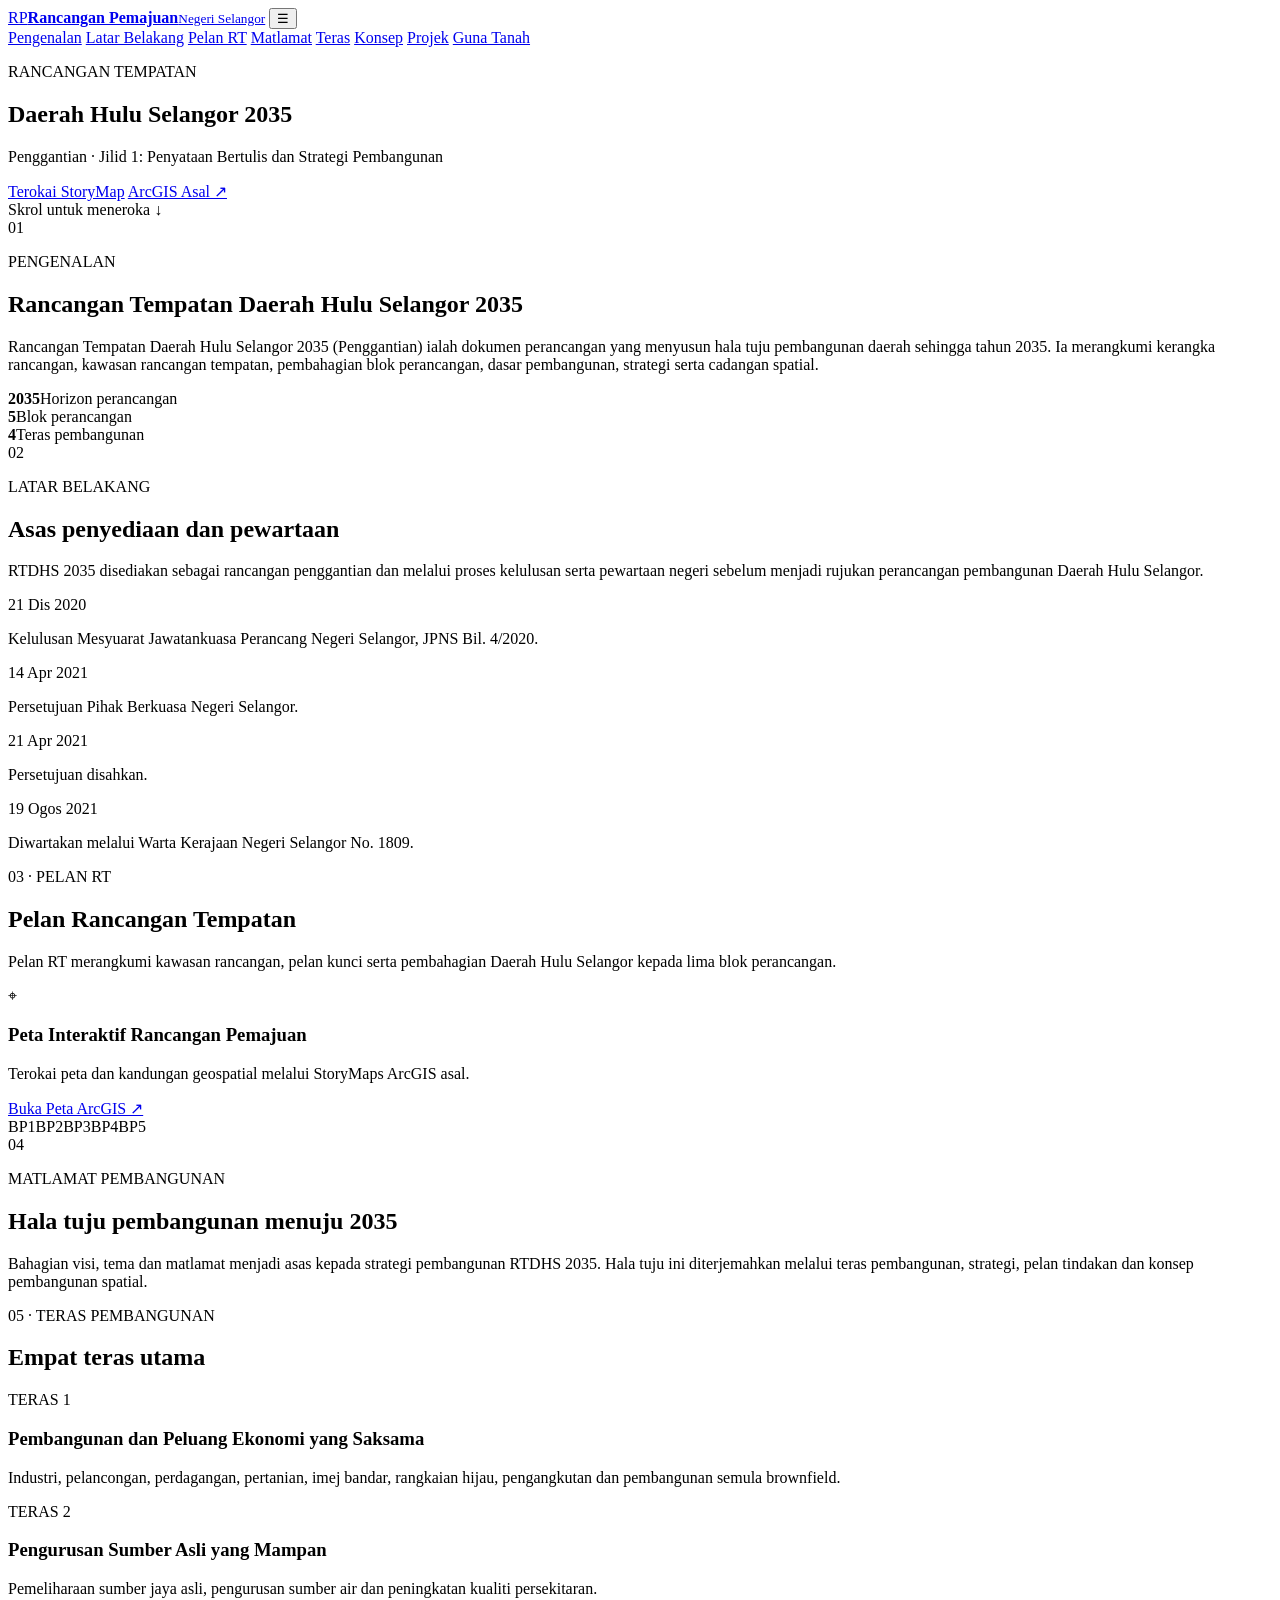
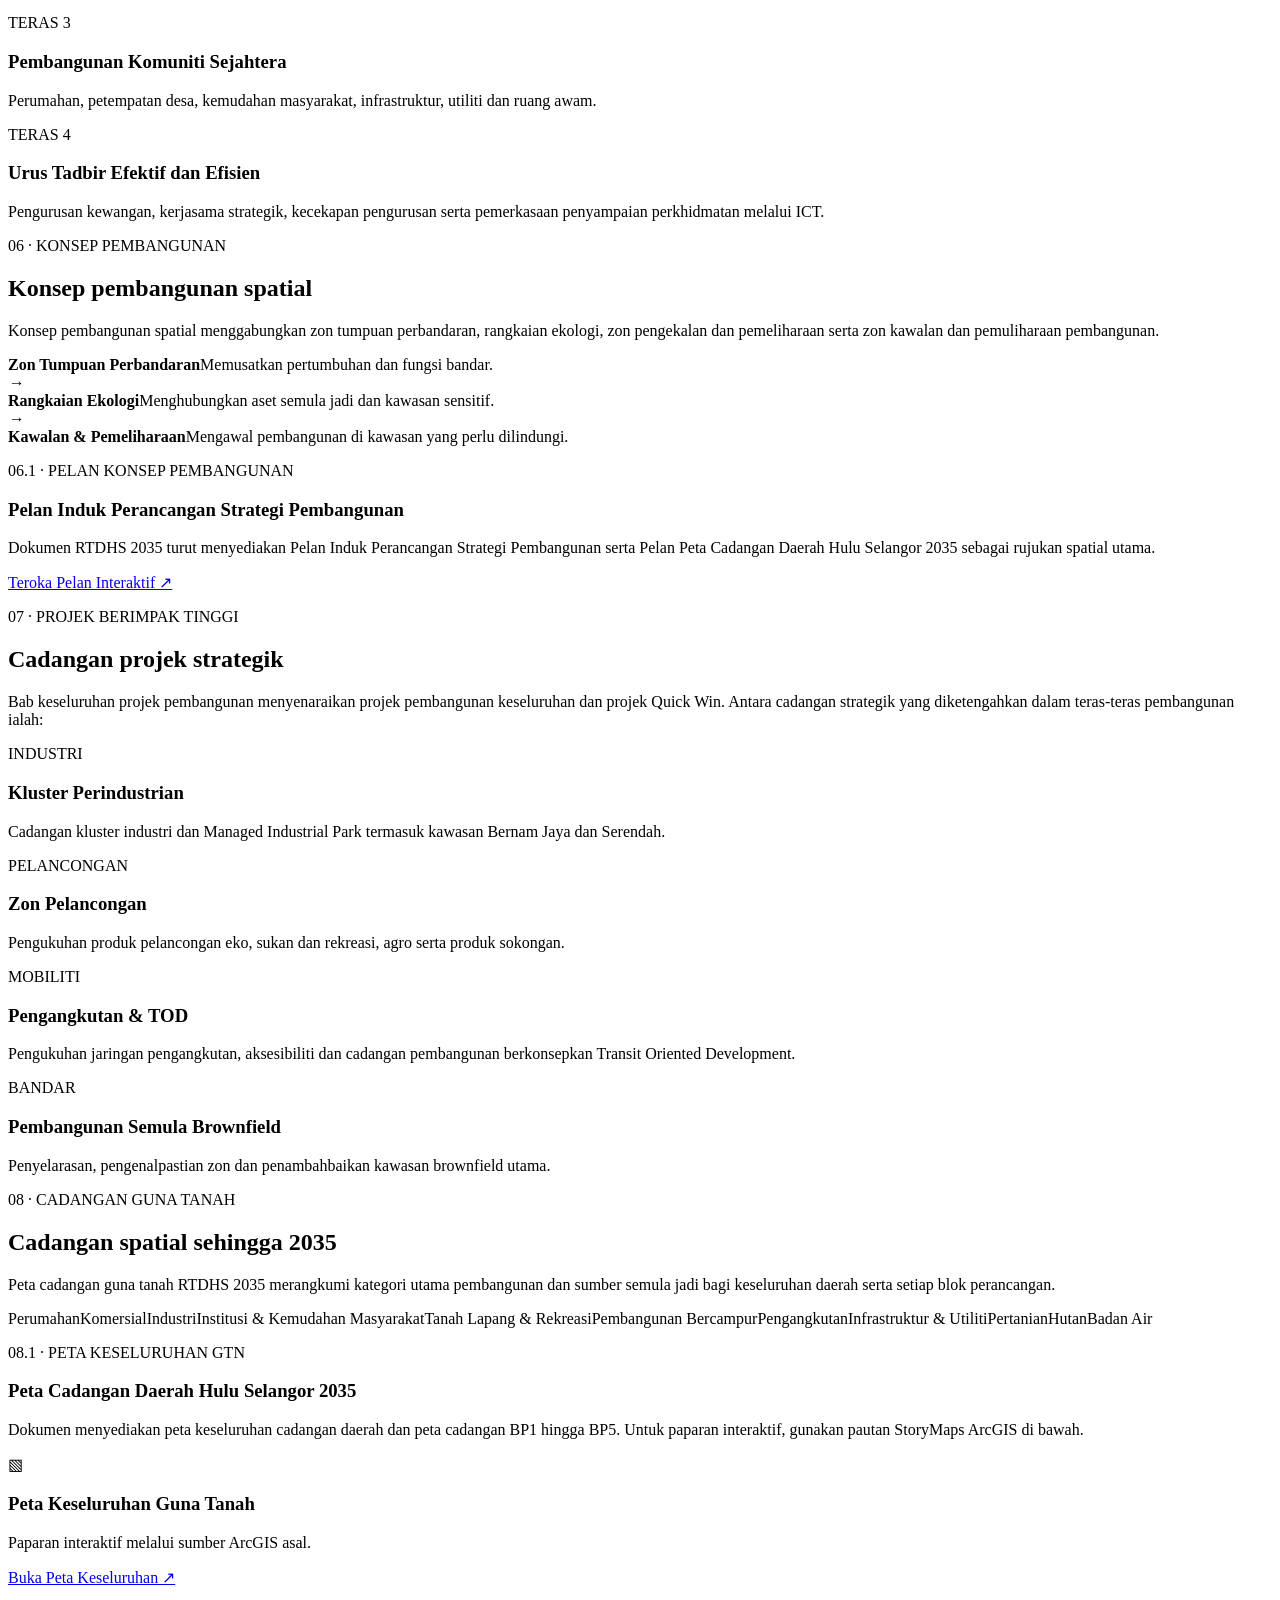
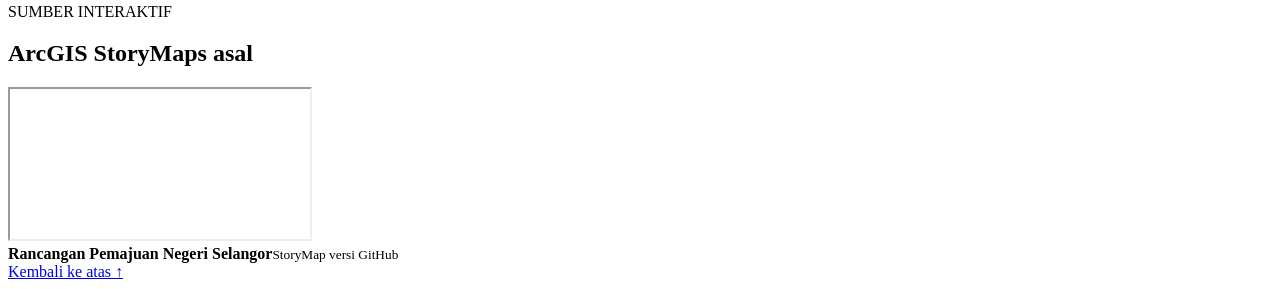
==== index.html @ 95c11cfa "Tambah StoryMap RTD Hulu Selangor 2035" ====
<!doctype html>
<html lang="ms">
<head>
  <meta charset="utf-8">
  <meta name="viewport" content="width=device-width,initial-scale=1">
  <meta name="theme-color" content="#08314a">
  <title>Rancangan Tempatan Daerah Hulu Selangor 2035</title>
  <meta name="description" content="StoryMap GitHub bagi Rancangan Tempatan Daerah Hulu Selangor 2035 (Penggantian).">
  <link rel="stylesheet" href="style.css">
</head>
<body>
<header class="topbar">
  <a class="brand" href="#utama"><span class="mark">RP</span><span><b>Rancangan Pemajuan</b><small>Negeri Selangor</small></span></a>
  <button class="menu-btn" aria-label="Buka menu">☰</button>
  <nav class="nav">
    <a href="#pengenalan">Pengenalan</a>
    <a href="#latar-belakang">Latar Belakang</a>
    <a href="#pelan-rt">Pelan RT</a>
    <a href="#matlamat">Matlamat</a>
    <a href="#teras">Teras</a>
    <a href="#konsep">Konsep</a>
    <a href="#projek">Projek</a>
    <a href="#guna-tanah">Guna Tanah</a>
  </nav>
</header>

<main>
<section id="utama" class="hero">
  <div class="hero-inner reveal">
    <p class="eyebrow">RANCANGAN TEMPATAN</p>
    <h1>Daerah Hulu Selangor <span>2035</span></h1>
    <p class="lead">Penggantian · Jilid 1: Penyataan Bertulis dan Strategi Pembangunan</p>
    <div class="actions">
      <a class="btn primary" href="#pengenalan">Terokai StoryMap</a>
      <a class="btn outline" href="https://arcg.is/0e5v4z" target="_blank" rel="noopener">ArcGIS Asal ↗</a>
    </div>
  </div>
  <div class="scroll">Skrol untuk meneroka ↓</div>
</section>

<section id="pengenalan" class="section light">
  <div class="container split">
    <div class="num">01</div>
    <div class="content reveal">
      <p class="kicker">PENGENALAN</p>
      <h2>Rancangan Tempatan Daerah Hulu Selangor 2035</h2>
      <p>Rancangan Tempatan Daerah Hulu Selangor 2035 (Penggantian) ialah dokumen perancangan yang menyusun hala tuju pembangunan daerah sehingga tahun 2035. Ia merangkumi kerangka rancangan, kawasan rancangan tempatan, pembahagian blok perancangan, dasar pembangunan, strategi serta cadangan spatial.</p>
      <div class="facts">
        <article><b>2035</b><span>Horizon perancangan</span></article>
        <article><b>5</b><span>Blok perancangan</span></article>
        <article><b>4</b><span>Teras pembangunan</span></article>
      </div>
    </div>
  </div>
</section>

<section id="latar-belakang" class="section dark">
  <div class="container split">
    <div class="num">02</div>
    <div class="content reveal">
      <p class="kicker">LATAR BELAKANG</p>
      <h2>Asas penyediaan dan pewartaan</h2>
      <p>RTDHS 2035 disediakan sebagai rancangan penggantian dan melalui proses kelulusan serta pewartaan negeri sebelum menjadi rujukan perancangan pembangunan Daerah Hulu Selangor.</p>
      <div class="timeline">
        <div><span>21 Dis 2020</span><p>Kelulusan Mesyuarat Jawatankuasa Perancang Negeri Selangor, JPNS Bil. 4/2020.</p></div>
        <div><span>14 Apr 2021</span><p>Persetujuan Pihak Berkuasa Negeri Selangor.</p></div>
        <div><span>21 Apr 2021</span><p>Persetujuan disahkan.</p></div>
        <div><span>19 Ogos 2021</span><p>Diwartakan melalui Warta Kerajaan Negeri Selangor No. 1809.</p></div>
      </div>
    </div>
  </div>
</section>

<section id="pelan-rt" class="section soft">
  <div class="container">
    <div class="heading reveal">
      <div><p class="kicker">03 · PELAN RT</p><h2>Pelan Rancangan Tempatan</h2></div>
      <p>Pelan RT merangkumi kawasan rancangan, pelan kunci serta pembahagian Daerah Hulu Selangor kepada lima blok perancangan.</p>
    </div>
    <div class="map-card reveal">
      <div class="map-icon">⌖</div>
      <h3>Peta Interaktif Rancangan Pemajuan</h3>
      <p>Terokai peta dan kandungan geospatial melalui StoryMaps ArcGIS asal.</p>
      <a class="btn primary" href="https://arcg.is/0e5v4z" target="_blank" rel="noopener">Buka Peta ArcGIS ↗</a>
    </div>
    <div class="chips reveal"><span>BP1</span><span>BP2</span><span>BP3</span><span>BP4</span><span>BP5</span></div>
  </div>
</section>

<section id="matlamat" class="section light">
  <div class="container split">
    <div class="num">04</div>
    <div class="content reveal">
      <p class="kicker">MATLAMAT PEMBANGUNAN</p>
      <h2>Hala tuju pembangunan menuju 2035</h2>
      <p>Bahagian visi, tema dan matlamat menjadi asas kepada strategi pembangunan RTDHS 2035. Hala tuju ini diterjemahkan melalui teras pembangunan, strategi, pelan tindakan dan konsep pembangunan spatial.</p>
    </div>
  </div>
</section>

<section id="teras" class="section gradient">
  <div class="container">
    <div class="center reveal"><p class="kicker">05 · TERAS PEMBANGUNAN</p><h2>Empat teras utama</h2></div>
    <div class="grid4">
      <article class="card reveal"><span>TERAS 1</span><h3>Pembangunan dan Peluang Ekonomi yang Saksama</h3><p>Industri, pelancongan, perdagangan, pertanian, imej bandar, rangkaian hijau, pengangkutan dan pembangunan semula brownfield.</p></article>
      <article class="card reveal"><span>TERAS 2</span><h3>Pengurusan Sumber Asli yang Mampan</h3><p>Pemeliharaan sumber jaya asli, pengurusan sumber air dan peningkatan kualiti persekitaran.</p></article>
      <article class="card reveal"><span>TERAS 3</span><h3>Pembangunan Komuniti Sejahtera</h3><p>Perumahan, petempatan desa, kemudahan masyarakat, infrastruktur, utiliti dan ruang awam.</p></article>
      <article class="card reveal"><span>TERAS 4</span><h3>Urus Tadbir Efektif dan Efisien</h3><p>Pengurusan kewangan, kerjasama strategik, kecekapan pengurusan serta pemerkasaan penyampaian perkhidmatan melalui ICT.</p></article>
    </div>
  </div>
</section>

<section id="konsep" class="section dark">
  <div class="container">
    <div class="heading reveal">
      <div><p class="kicker">06 · KONSEP PEMBANGUNAN</p><h2>Konsep pembangunan spatial</h2></div>
      <p>Konsep pembangunan spatial menggabungkan zon tumpuan perbandaran, rangkaian ekologi, zon pengekalan dan pemeliharaan serta zon kawalan dan pemuliharaan pembangunan.</p>
    </div>
    <div class="concept reveal">
      <div><b>Zon Tumpuan Perbandaran</b><span>Memusatkan pertumbuhan dan fungsi bandar.</span></div>
      <i>→</i>
      <div><b>Rangkaian Ekologi</b><span>Menghubungkan aset semula jadi dan kawasan sensitif.</span></div>
      <i>→</i>
      <div><b>Kawalan & Pemeliharaan</b><span>Mengawal pembangunan di kawasan yang perlu dilindungi.</span></div>
    </div>
    <div id="pelan-konsep" class="sub reveal">
      <p class="kicker">06.1 · PELAN KONSEP PEMBANGUNAN</p>
      <h3>Pelan Induk Perancangan Strategi Pembangunan</h3>
      <p>Dokumen RTDHS 2035 turut menyediakan Pelan Induk Perancangan Strategi Pembangunan serta Pelan Peta Cadangan Daerah Hulu Selangor 2035 sebagai rujukan spatial utama.</p>
      <a class="btn outline" href="https://arcg.is/0e5v4z" target="_blank" rel="noopener">Teroka Pelan Interaktif ↗</a>
    </div>
  </div>
</section>

<section id="projek" class="section light">
  <div class="container">
    <div class="heading reveal">
      <div><p class="kicker">07 · PROJEK BERIMPAK TINGGI</p><h2>Cadangan projek strategik</h2></div>
      <p>Bab keseluruhan projek pembangunan menyenaraikan projek pembangunan keseluruhan dan projek Quick Win. Antara cadangan strategik yang diketengahkan dalam teras-teras pembangunan ialah:</p>
    </div>
    <div class="grid4">
      <article class="project reveal"><span>INDUSTRI</span><h3>Kluster Perindustrian</h3><p>Cadangan kluster industri dan Managed Industrial Park termasuk kawasan Bernam Jaya dan Serendah.</p></article>
      <article class="project reveal"><span>PELANCONGAN</span><h3>Zon Pelancongan</h3><p>Pengukuhan produk pelancongan eko, sukan dan rekreasi, agro serta produk sokongan.</p></article>
      <article class="project reveal"><span>MOBILITI</span><h3>Pengangkutan & TOD</h3><p>Pengukuhan jaringan pengangkutan, aksesibiliti dan cadangan pembangunan berkonsepkan Transit Oriented Development.</p></article>
      <article class="project reveal"><span>BANDAR</span><h3>Pembangunan Semula Brownfield</h3><p>Penyelarasan, pengenalpastian zon dan penambahbaikan kawasan brownfield utama.</p></article>
    </div>
  </div>
</section>

<section id="guna-tanah" class="section soft">
  <div class="container">
    <div class="heading reveal">
      <div><p class="kicker">08 · CADANGAN GUNA TANAH</p><h2>Cadangan spatial sehingga 2035</h2></div>
      <p>Peta cadangan guna tanah RTDHS 2035 merangkumi kategori utama pembangunan dan sumber semula jadi bagi keseluruhan daerah serta setiap blok perancangan.</p>
    </div>
    <div class="legend reveal">
      <span>Perumahan</span><span>Komersial</span><span>Industri</span><span>Institusi & Kemudahan Masyarakat</span><span>Tanah Lapang & Rekreasi</span><span>Pembangunan Bercampur</span><span>Pengangkutan</span><span>Infrastruktur & Utiliti</span><span>Pertanian</span><span>Hutan</span><span>Badan Air</span>
    </div>

    <div id="peta-gtn" class="sub reveal">
      <p class="kicker">08.1 · PETA KESELURUHAN GTN</p>
      <h3>Peta Cadangan Daerah Hulu Selangor 2035</h3>
      <p>Dokumen menyediakan peta keseluruhan cadangan daerah dan peta cadangan BP1 hingga BP5. Untuk paparan interaktif, gunakan pautan StoryMaps ArcGIS di bawah.</p>
      <div class="map-card tall">
        <div class="map-icon">▧</div>
        <h3>Peta Keseluruhan Guna Tanah</h3>
        <p>Paparan interaktif melalui sumber ArcGIS asal.</p>
        <a class="btn primary" href="https://arcg.is/0e5v4z" target="_blank" rel="noopener">Buka Peta Keseluruhan ↗</a>
      </div>
    </div>
  </div>
</section>

<section class="section dark">
  <div class="container">
    <div class="center reveal"><p class="kicker">SUMBER INTERAKTIF</p><h2>ArcGIS StoryMaps asal</h2></div>
    <div class="embed reveal"><iframe title="ArcGIS StoryMaps Rancangan Pemajuan" src="https://storymaps.arcgis.com/collections/af0dcee739bc46cfbd88f9110ce7ed20" loading="lazy" allowfullscreen></iframe></div>
  </div>
</section>
</main>

<footer>
  <div><b>Rancangan Pemajuan Negeri Selangor</b><small>StoryMap versi GitHub</small></div>
  <a href="#utama">Kembali ke atas ↑</a>
</footer>
<script src="app.js"></script>
</body>
</html>
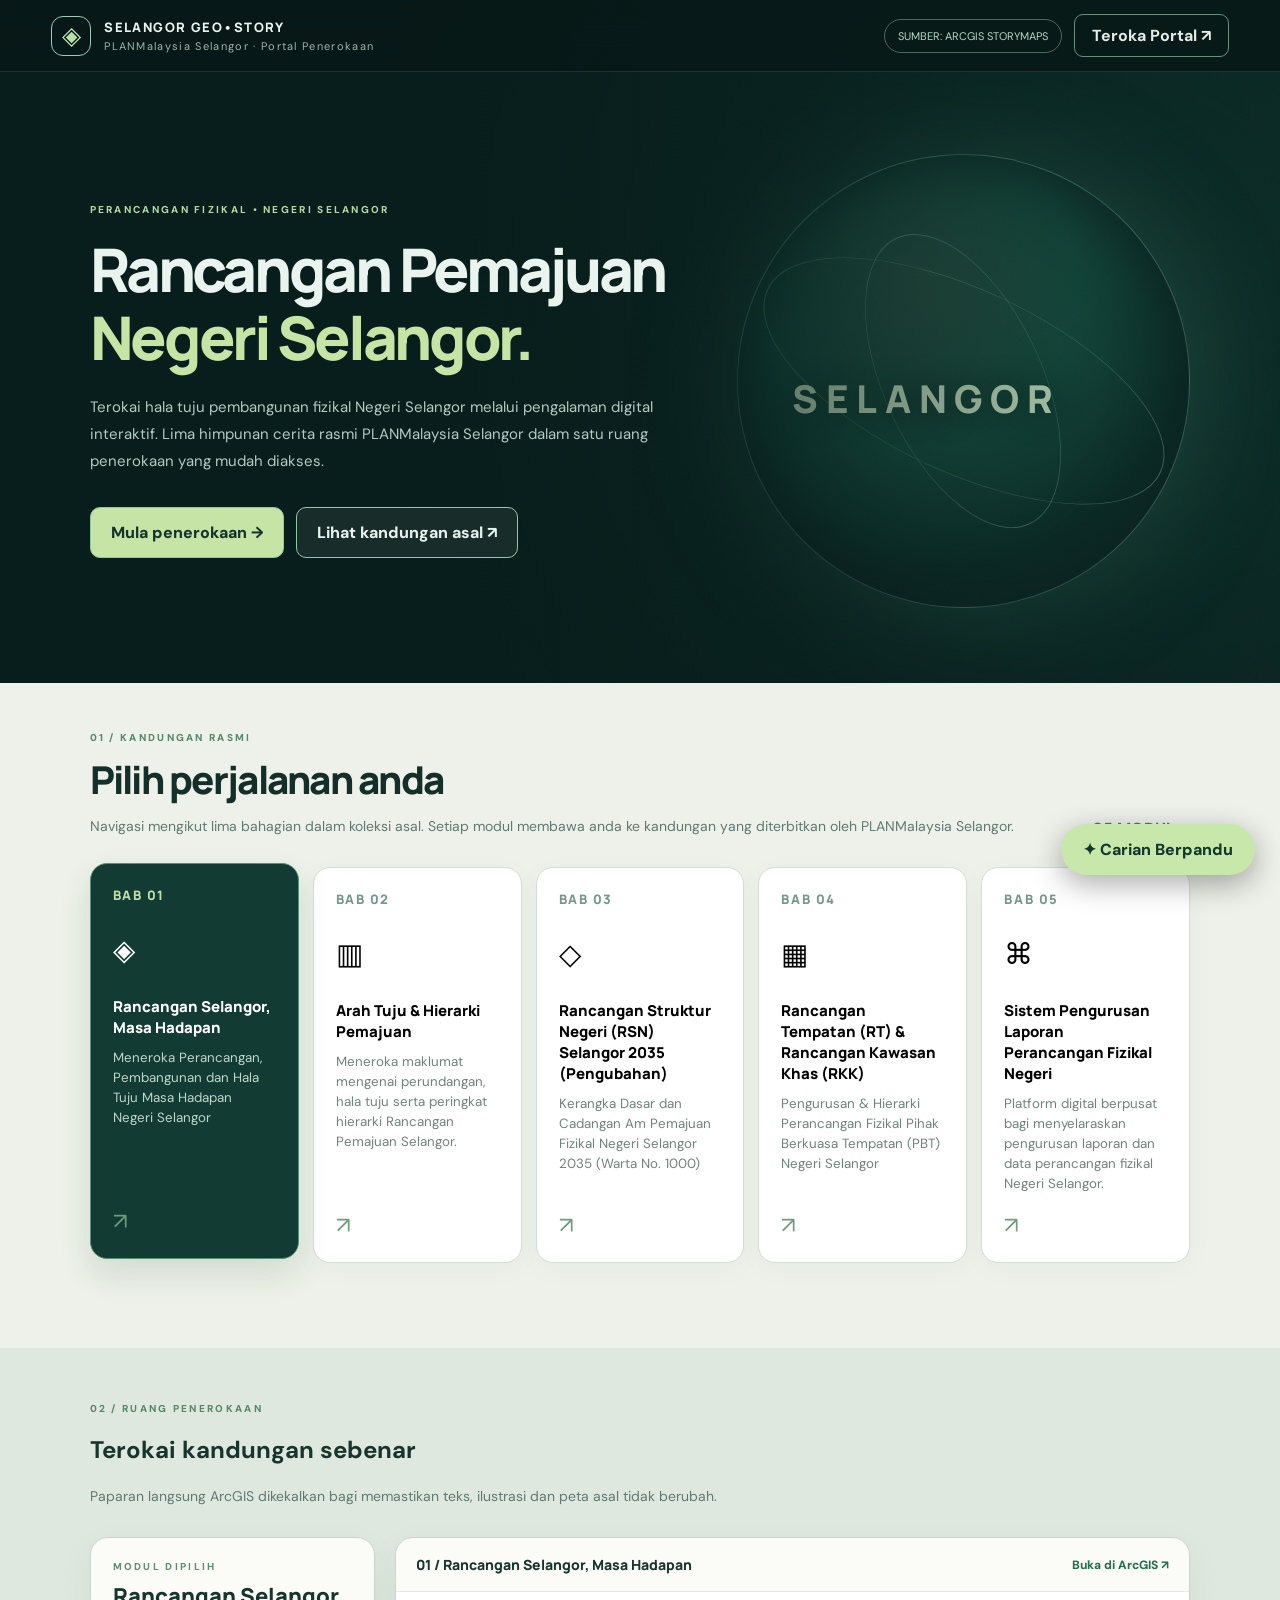
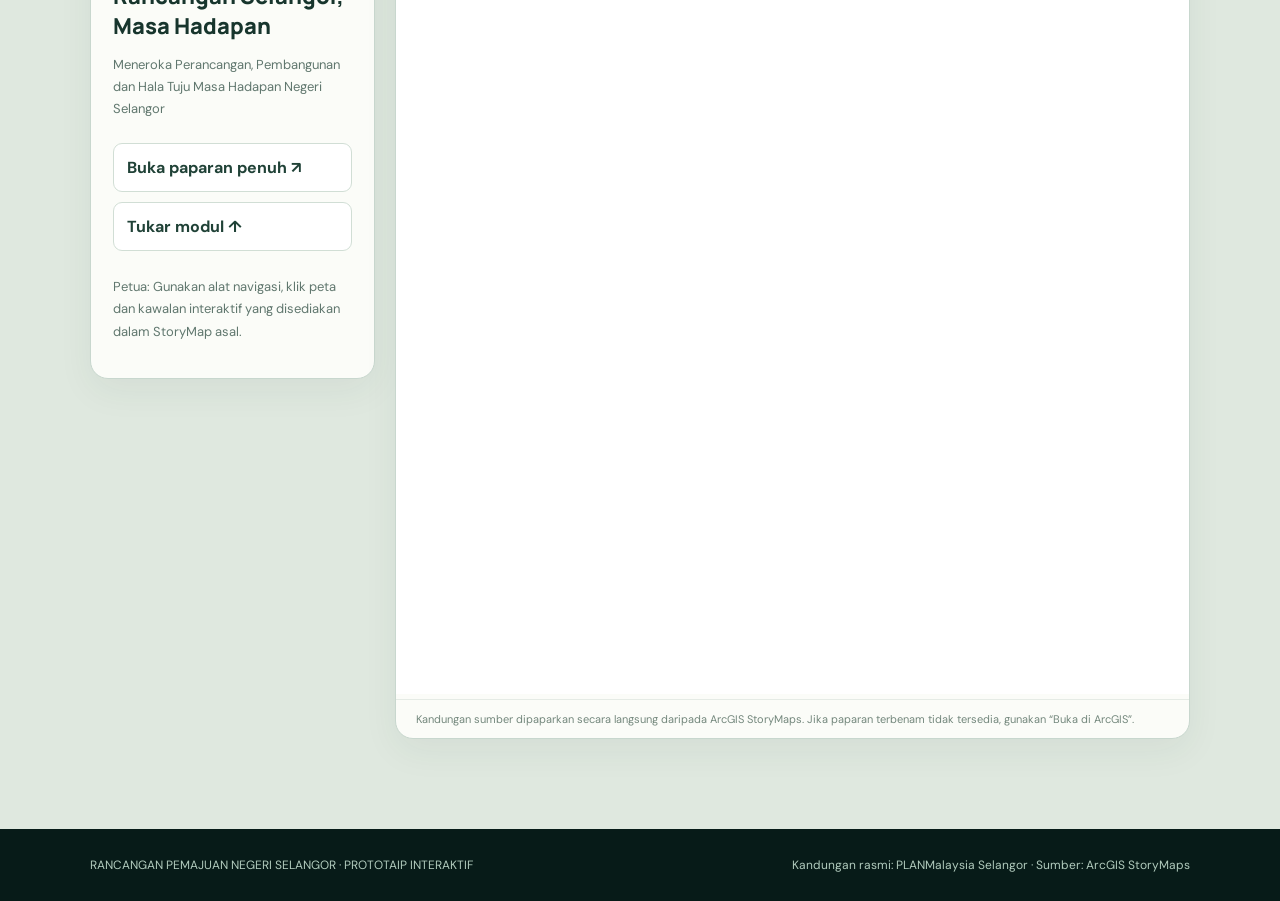
==== commit ce8f29ef: "Add files via upload" ====
--- a/index.html
+++ b/index.html
@@ -1,188 +1,15 @@
 <!doctype html>
-<html lang="ms">
-<head>
-  <meta charset="utf-8">
-  <meta name="viewport" content="width=device-width,initial-scale=1">
-  <meta name="theme-color" content="#08314a">
-  <title>Rancangan Tempatan Daerah Hulu Selangor 2035</title>
-  <meta name="description" content="StoryMap GitHub bagi Rancangan Tempatan Daerah Hulu Selangor 2035 (Penggantian).">
-  <link rel="stylesheet" href="style.css">
-</head>
-<body>
-<header class="topbar">
-  <a class="brand" href="#utama"><span class="mark">RP</span><span><b>Rancangan Pemajuan</b><small>Negeri Selangor</small></span></a>
-  <button class="menu-btn" aria-label="Buka menu">☰</button>
-  <nav class="nav">
-    <a href="#pengenalan">Pengenalan</a>
-    <a href="#latar-belakang">Latar Belakang</a>
-    <a href="#pelan-rt">Pelan RT</a>
-    <a href="#matlamat">Matlamat</a>
-    <a href="#teras">Teras</a>
-    <a href="#konsep">Konsep</a>
-    <a href="#projek">Projek</a>
-    <a href="#guna-tanah">Guna Tanah</a>
-  </nav>
-</header>
-
-<main>
-<section id="utama" class="hero">
-  <div class="hero-inner reveal">
-    <p class="eyebrow">RANCANGAN TEMPATAN</p>
-    <h1>Daerah Hulu Selangor <span>2035</span></h1>
-    <p class="lead">Penggantian · Jilid 1: Penyataan Bertulis dan Strategi Pembangunan</p>
-    <div class="actions">
-      <a class="btn primary" href="#pengenalan">Terokai StoryMap</a>
-      <a class="btn outline" href="https://arcg.is/0e5v4z" target="_blank" rel="noopener">ArcGIS Asal ↗</a>
-    </div>
-  </div>
-  <div class="scroll">Skrol untuk meneroka ↓</div>
-</section>
-
-<section id="pengenalan" class="section light">
-  <div class="container split">
-    <div class="num">01</div>
-    <div class="content reveal">
-      <p class="kicker">PENGENALAN</p>
-      <h2>Rancangan Tempatan Daerah Hulu Selangor 2035</h2>
-      <p>Rancangan Tempatan Daerah Hulu Selangor 2035 (Penggantian) ialah dokumen perancangan yang menyusun hala tuju pembangunan daerah sehingga tahun 2035. Ia merangkumi kerangka rancangan, kawasan rancangan tempatan, pembahagian blok perancangan, dasar pembangunan, strategi serta cadangan spatial.</p>
-      <div class="facts">
-        <article><b>2035</b><span>Horizon perancangan</span></article>
-        <article><b>5</b><span>Blok perancangan</span></article>
-        <article><b>4</b><span>Teras pembangunan</span></article>
-      </div>
-    </div>
-  </div>
-</section>
-
-<section id="latar-belakang" class="section dark">
-  <div class="container split">
-    <div class="num">02</div>
-    <div class="content reveal">
-      <p class="kicker">LATAR BELAKANG</p>
-      <h2>Asas penyediaan dan pewartaan</h2>
-      <p>RTDHS 2035 disediakan sebagai rancangan penggantian dan melalui proses kelulusan serta pewartaan negeri sebelum menjadi rujukan perancangan pembangunan Daerah Hulu Selangor.</p>
-      <div class="timeline">
-        <div><span>21 Dis 2020</span><p>Kelulusan Mesyuarat Jawatankuasa Perancang Negeri Selangor, JPNS Bil. 4/2020.</p></div>
-        <div><span>14 Apr 2021</span><p>Persetujuan Pihak Berkuasa Negeri Selangor.</p></div>
-        <div><span>21 Apr 2021</span><p>Persetujuan disahkan.</p></div>
-        <div><span>19 Ogos 2021</span><p>Diwartakan melalui Warta Kerajaan Negeri Selangor No. 1809.</p></div>
-      </div>
-    </div>
-  </div>
-</section>
-
-<section id="pelan-rt" class="section soft">
-  <div class="container">
-    <div class="heading reveal">
-      <div><p class="kicker">03 · PELAN RT</p><h2>Pelan Rancangan Tempatan</h2></div>
-      <p>Pelan RT merangkumi kawasan rancangan, pelan kunci serta pembahagian Daerah Hulu Selangor kepada lima blok perancangan.</p>
-    </div>
-    <div class="map-card reveal">
-      <div class="map-icon">⌖</div>
-      <h3>Peta Interaktif Rancangan Pemajuan</h3>
-      <p>Terokai peta dan kandungan geospatial melalui StoryMaps ArcGIS asal.</p>
-      <a class="btn primary" href="https://arcg.is/0e5v4z" target="_blank" rel="noopener">Buka Peta ArcGIS ↗</a>
-    </div>
-    <div class="chips reveal"><span>BP1</span><span>BP2</span><span>BP3</span><span>BP4</span><span>BP5</span></div>
-  </div>
-</section>
-
-<section id="matlamat" class="section light">
-  <div class="container split">
-    <div class="num">04</div>
-    <div class="content reveal">
-      <p class="kicker">MATLAMAT PEMBANGUNAN</p>
-      <h2>Hala tuju pembangunan menuju 2035</h2>
-      <p>Bahagian visi, tema dan matlamat menjadi asas kepada strategi pembangunan RTDHS 2035. Hala tuju ini diterjemahkan melalui teras pembangunan, strategi, pelan tindakan dan konsep pembangunan spatial.</p>
-    </div>
-  </div>
-</section>
-
-<section id="teras" class="section gradient">
-  <div class="container">
-    <div class="center reveal"><p class="kicker">05 · TERAS PEMBANGUNAN</p><h2>Empat teras utama</h2></div>
-    <div class="grid4">
-      <article class="card reveal"><span>TERAS 1</span><h3>Pembangunan dan Peluang Ekonomi yang Saksama</h3><p>Industri, pelancongan, perdagangan, pertanian, imej bandar, rangkaian hijau, pengangkutan dan pembangunan semula brownfield.</p></article>
-      <article class="card reveal"><span>TERAS 2</span><h3>Pengurusan Sumber Asli yang Mampan</h3><p>Pemeliharaan sumber jaya asli, pengurusan sumber air dan peningkatan kualiti persekitaran.</p></article>
-      <article class="card reveal"><span>TERAS 3</span><h3>Pembangunan Komuniti Sejahtera</h3><p>Perumahan, petempatan desa, kemudahan masyarakat, infrastruktur, utiliti dan ruang awam.</p></article>
-      <article class="card reveal"><span>TERAS 4</span><h3>Urus Tadbir Efektif dan Efisien</h3><p>Pengurusan kewangan, kerjasama strategik, kecekapan pengurusan serta pemerkasaan penyampaian perkhidmatan melalui ICT.</p></article>
-    </div>
-  </div>
-</section>
-
-<section id="konsep" class="section dark">
-  <div class="container">
-    <div class="heading reveal">
-      <div><p class="kicker">06 · KONSEP PEMBANGUNAN</p><h2>Konsep pembangunan spatial</h2></div>
-      <p>Konsep pembangunan spatial menggabungkan zon tumpuan perbandaran, rangkaian ekologi, zon pengekalan dan pemeliharaan serta zon kawalan dan pemuliharaan pembangunan.</p>
-    </div>
-    <div class="concept reveal">
-      <div><b>Zon Tumpuan Perbandaran</b><span>Memusatkan pertumbuhan dan fungsi bandar.</span></div>
-      <i>→</i>
-      <div><b>Rangkaian Ekologi</b><span>Menghubungkan aset semula jadi dan kawasan sensitif.</span></div>
-      <i>→</i>
-      <div><b>Kawalan & Pemeliharaan</b><span>Mengawal pembangunan di kawasan yang perlu dilindungi.</span></div>
-    </div>
-    <div id="pelan-konsep" class="sub reveal">
-      <p class="kicker">06.1 · PELAN KONSEP PEMBANGUNAN</p>
-      <h3>Pelan Induk Perancangan Strategi Pembangunan</h3>
-      <p>Dokumen RTDHS 2035 turut menyediakan Pelan Induk Perancangan Strategi Pembangunan serta Pelan Peta Cadangan Daerah Hulu Selangor 2035 sebagai rujukan spatial utama.</p>
-      <a class="btn outline" href="https://arcg.is/0e5v4z" target="_blank" rel="noopener">Teroka Pelan Interaktif ↗</a>
-    </div>
-  </div>
-</section>
-
-<section id="projek" class="section light">
-  <div class="container">
-    <div class="heading reveal">
-      <div><p class="kicker">07 · PROJEK BERIMPAK TINGGI</p><h2>Cadangan projek strategik</h2></div>
-      <p>Bab keseluruhan projek pembangunan menyenaraikan projek pembangunan keseluruhan dan projek Quick Win. Antara cadangan strategik yang diketengahkan dalam teras-teras pembangunan ialah:</p>
-    </div>
-    <div class="grid4">
-      <article class="project reveal"><span>INDUSTRI</span><h3>Kluster Perindustrian</h3><p>Cadangan kluster industri dan Managed Industrial Park termasuk kawasan Bernam Jaya dan Serendah.</p></article>
-      <article class="project reveal"><span>PELANCONGAN</span><h3>Zon Pelancongan</h3><p>Pengukuhan produk pelancongan eko, sukan dan rekreasi, agro serta produk sokongan.</p></article>
-      <article class="project reveal"><span>MOBILITI</span><h3>Pengangkutan & TOD</h3><p>Pengukuhan jaringan pengangkutan, aksesibiliti dan cadangan pembangunan berkonsepkan Transit Oriented Development.</p></article>
-      <article class="project reveal"><span>BANDAR</span><h3>Pembangunan Semula Brownfield</h3><p>Penyelarasan, pengenalpastian zon dan penambahbaikan kawasan brownfield utama.</p></article>
-    </div>
-  </div>
-</section>
-
-<section id="guna-tanah" class="section soft">
-  <div class="container">
-    <div class="heading reveal">
-      <div><p class="kicker">08 · CADANGAN GUNA TANAH</p><h2>Cadangan spatial sehingga 2035</h2></div>
-      <p>Peta cadangan guna tanah RTDHS 2035 merangkumi kategori utama pembangunan dan sumber semula jadi bagi keseluruhan daerah serta setiap blok perancangan.</p>
-    </div>
-    <div class="legend reveal">
-      <span>Perumahan</span><span>Komersial</span><span>Industri</span><span>Institusi & Kemudahan Masyarakat</span><span>Tanah Lapang & Rekreasi</span><span>Pembangunan Bercampur</span><span>Pengangkutan</span><span>Infrastruktur & Utiliti</span><span>Pertanian</span><span>Hutan</span><span>Badan Air</span>
-    </div>
-
-    <div id="peta-gtn" class="sub reveal">
-      <p class="kicker">08.1 · PETA KESELURUHAN GTN</p>
-      <h3>Peta Cadangan Daerah Hulu Selangor 2035</h3>
-      <p>Dokumen menyediakan peta keseluruhan cadangan daerah dan peta cadangan BP1 hingga BP5. Untuk paparan interaktif, gunakan pautan StoryMaps ArcGIS di bawah.</p>
-      <div class="map-card tall">
-        <div class="map-icon">▧</div>
-        <h3>Peta Keseluruhan Guna Tanah</h3>
-        <p>Paparan interaktif melalui sumber ArcGIS asal.</p>
-        <a class="btn primary" href="https://arcg.is/0e5v4z" target="_blank" rel="noopener">Buka Peta Keseluruhan ↗</a>
-      </div>
-    </div>
-  </div>
-</section>
-
-<section class="section dark">
-  <div class="container">
-    <div class="center reveal"><p class="kicker">SUMBER INTERAKTIF</p><h2>ArcGIS StoryMaps asal</h2></div>
-    <div class="embed reveal"><iframe title="ArcGIS StoryMaps Rancangan Pemajuan" src="https://storymaps.arcgis.com/collections/af0dcee739bc46cfbd88f9110ce7ed20" loading="lazy" allowfullscreen></iframe></div>
-  </div>
-</section>
-</main>
-
-<footer>
-  <div><b>Rancangan Pemajuan Negeri Selangor</b><small>StoryMap versi GitHub</small></div>
-  <a href="#utama">Kembali ke atas ↑</a>
-</footer>
-<script src="app.js"></script>
-</body>
-</html>+<html lang="ms"><head><meta charset="utf-8"><meta name="viewport" content="width=device-width,initial-scale=1"><meta name="theme-color" content="#081e1c"><title>Rancangan Pemajuan Negeri Selangor | Portal Interaktif</title><meta name="description" content="Penerokaan interaktif koleksi rasmi Rancangan Pemajuan Negeri Selangor oleh PLANMalaysia Selangor."><style>
+@import url('https://fonts.googleapis.com/css2?family=DM+Sans:wght@400;500;600;700&family=Manrope:wght@400;500;600;700;800&display=swap');
+:root{font-family:'DM Sans',sans-serif;color:#eaf4ef;background:#081e1c}*{box-sizing:border-box}body{margin:0}button,input{font:inherit}button{cursor:pointer}a{color:inherit}.shell{min-height:100vh;background:radial-gradient(circle at 88% 12%,#1a554850,transparent 33%),#081e1c}.top{height:72px;display:flex;align-items:center;justify-content:space-between;padding:0 clamp(20px,4vw,70px);border-bottom:1px solid #ffffff19;background:#071917df;position:sticky;top:0;z-index:10;backdrop-filter:blur(18px)}.brand{display:flex;align-items:center;gap:13px}.mark{width:40px;height:40px;border:1px solid #9ccbb8;border-radius:12px;display:grid;place-items:center;color:#bbdfac;font-size:25px}.brand strong{display:block;font:800 13px Manrope;letter-spacing:.11em}.brand small{display:block;color:#9fb5ad;font-size:11px;letter-spacing:.12em;margin-top:3px}.topright{display:flex;align-items:center;gap:12px}.eyebrow{font-size:10px;letter-spacing:.23em;font-weight:800;color:#b5d7a6;text-transform:uppercase}.pill{padding:9px 13px;border:1px solid #476b5d;border-radius:30px;color:#b7d7c8;font-size:11px}.top button{border:1px solid #698e7e;color:#e4eee6;background:transparent;padding:10px 17px;border-radius:9px;font-weight:700}.hero{padding:82px clamp(20px,7vw,110px) 75px;position:relative;overflow:hidden;min-height:510px;display:grid;grid-template-columns:1fr .75fr;align-items:center;gap:42px}.hero::after{content:'';position:absolute;inset:0;pointer-events:none;background:linear-gradient(90deg,#081e1c 30%,transparent)}.hero-copy{position:relative;z-index:1;max-width:770px}.hero h1{font:800 clamp(39px,4.7vw,76px)/1.13 Manrope;letter-spacing:-.055em;margin:20px 0 22px}.hero h1 em{font-style:normal;color:#c6e4a5}.hero p{color:#b2cbc2;line-height:1.8;max-width:610px;font-size:15px}.hero-actions{display:flex;gap:12px;flex-wrap:wrap;margin-top:32px}.primary,.secondary{border-radius:10px;padding:14px 20px;font-weight:800;border:1px solid #94c8a4}.primary{background:#c6e4a5;color:#15332b}.secondary{background:#ffffff10;color:#e6f3ed}.orb{position:relative;width:min(100%,500px);aspect-ratio:1;border-radius:50%;border:1px solid #a1d8bd50;background:radial-gradient(circle at 40% 30%,#82c6a040,#174f41 38%,#0d2e29 68%);box-shadow:0 0 110px #69bc9240,inset 0 0 65px #0c211f;justify-self:center;overflow:hidden}.orb:before,.orb:after{content:'';position:absolute;inset:15%;border:1px solid #a2dec85e;border-radius:50%;transform:rotate(-25deg) scaleX(.5)}.orb:after{transform:rotate(25deg) scaleY(.42);inset:2%}.orb span{position:absolute;left:12%;top:48%;font:800 clamp(20px,3vw,42px) Manrope;color:#d3efce;letter-spacing:.2em;text-shadow:0 2px 30px #0b1d19}.section{padding:48px clamp(20px,7vw,110px) 85px;background:#edf1e9;color:#142e29}.section-head{display:flex;justify-content:space-between;gap:25px;align-items:end;margin-bottom:28px}.section h2{font:800 clamp(28px,3vw,43px) Manrope;letter-spacing:-.045em;margin:9px 0}.muted{color:#607a72;font-size:14px;line-height:1.7}.chapters{display:grid;grid-template-columns:repeat(5,1fr);gap:14px}.chapter{border:1px solid #d4ddd4;background:#fff;border-radius:17px;min-height:260px;text-align:left;padding:22px;display:flex;flex-direction:column;transition:.2s;box-shadow:0 6px 30px #24433208}.chapter:hover,.chapter.active{border-color:#5b8e72;transform:translateY(-4px);box-shadow:0 15px 32px #274b3222}.chapter.active{background:#123c33;color:white}.num{font:800 13px Manrope;color:#75988b;letter-spacing:.12em}.chapter.active .num{color:#c2dfa6}.chapter-icon{font-size:29px;margin:27px 0}.chapter strong{font:800 15px/1.4 Manrope}.chapter small{display:block;margin-top:10px;color:#6f837b;line-height:1.5}.chapter.active small{color:#bfd6c9}.arrow{margin-top:auto;padding-top:16px;font-size:23px;color:#6c9d7d}.workspace{padding:54px clamp(20px,7vw,110px) 90px;background:#dfe8df;color:#17352d}.work-grid{display:grid;grid-template-columns:285px minmax(0,1fr);gap:20px}.panel,.viewer{background:#fbfcf8;border:1px solid #c8d7ce;border-radius:18px;overflow:hidden;box-shadow:0 12px 36px #21432e0f}.panel{padding:22px;align-self:start}.panel h3{font:800 22px Manrope;margin:8px 0 12px}.panel p{font-size:13px;line-height:1.7;color:#60776e}.panel button{width:100%;text-align:left;margin-top:10px;padding:13px;border-radius:9px;border:1px solid #d1ded5;background:white;color:#204237;font-weight:700}.panel button:hover{background:#e5f0e1}.viewer-head{display:flex;align-items:center;justify-content:space-between;gap:15px;padding:17px 20px;border-bottom:1px solid #e2ebe4}.viewer-head strong{font:800 14px Manrope}.viewer-head a{font-size:12px;text-decoration:none;color:#246e4c;font-weight:800}.frame{width:100%;height:min(78vh,800px);min-height:520px;border:0;background:white}.notice{font-size:11px;color:#73877c;padding:12px 20px;border-top:1px solid #e5ebe5}.footer{padding:28px clamp(20px,7vw,110px);color:#b1cbbd;background:#071b18;font-size:12px;display:flex;justify-content:space-between;gap:20px;flex-wrap:wrap}.assist{position:fixed;right:25px;bottom:25px;z-index:20;max-width:380px}.assist-toggle{border:0;background:#c8e7aa;color:#12372b;border-radius:50px;padding:15px 22px;font-weight:800;box-shadow:0 9px 30px #0005}.assist-box{background:#fff;color:#14352b;border-radius:18px;box-shadow:0 15px 60px #0005;margin-bottom:12px;padding:20px;display:none}.assist-box.open{display:block}.assist-box h3{margin:0 0 8px;font:800 19px Manrope}.assist-box p{font-size:12px;line-height:1.55;color:#64766f}.assist-box input{width:100%;padding:13px;border:1px solid #baccc2;border-radius:10px;outline-color:#5e996e}.suggestions{display:flex;flex-wrap:wrap;gap:7px;margin-top:10px}.suggestions button{border:1px solid #c4d8c9;border-radius:7px;background:#f5f9f4;padding:8px;font-size:11px}.answer{font-size:13px;line-height:1.65;background:#edf5eb;border-radius:9px;padding:13px;margin-top:12px;display:none}.answer button{border:0;border-radius:8px;padding:10px;background:#194d3d;color:white;margin-top:8px;font-weight:700}.smallprint{font-size:10px!important}.scrolldown{font-weight:800;color:#4c805d} @media(max-width:1100px){.chapters{grid-template-columns:repeat(3,1fr)}.hero{grid-template-columns:1fr .55fr}}@media(max-width:740px){.top{height:65px}.pill{display:none}.hero{padding-top:55px;display:block;min-height:0}.hero::after{background:none}.orb{width:180px;position:absolute;right:-55px;top:20px;opacity:.4}.hero-copy{z-index:2}.hero h1{font-size:38px}.chapters{grid-template-columns:1fr 1fr}.chapter{min-height:220px;padding:17px}.work-grid{grid-template-columns:1fr}.frame{min-height:480px;height:70vh}.assist{right:12px;left:12px;bottom:12px;max-width:none}.assist-toggle{float:right}.section-head{display:block}}@media(max-width:450px){.chapters{grid-template-columns:1fr}.chapter{min-height:175px}.chapter-icon{margin:12px 0}.brand small{display:none}}
+</style></head><body><div class="shell"><header class="top"><div class="brand"><div class="mark">◈</div><div><strong>SELANGOR GEO•STORY</strong><small>PLANMalaysia Selangor · Portal Penerokaan</small></div></div><div class="topright"><span class="pill">SUMBER: ARCGIS STORYMAPS</span><button onclick="document.getElementById('explore').scrollIntoView({behavior:'smooth'})">Teroka Portal ↗</button></div></header><main><section class="hero"><div class="hero-copy"><div class="eyebrow">Perancangan Fizikal • Negeri Selangor</div><h1>Rancangan Pemajuan <em>Negeri Selangor.</em></h1><p>Terokai hala tuju pembangunan fizikal Negeri Selangor melalui pengalaman digital interaktif. Lima himpunan cerita rasmi PLANMalaysia Selangor dalam satu ruang penerokaan yang mudah diakses.</p><div class="hero-actions"><button class="primary" onclick="document.getElementById('explore').scrollIntoView({behavior:'smooth'})">Mula penerokaan →</button><button class="secondary" onclick="document.getElementById('reader').scrollIntoView({behavior:'smooth'})">Lihat kandungan asal ↗</button></div></div><div class="orb" aria-hidden="true"><span>SELANGOR</span></div></section><section id="explore" class="section"><div class="section-head"><div><div class="eyebrow" style="color:#56876b">01 / Kandungan Rasmi</div><h2>Pilih perjalanan anda</h2><div class="muted">Navigasi mengikut lima bahagian dalam koleksi asal. Setiap modul membawa anda ke kandungan yang diterbitkan oleh PLANMalaysia Selangor.</div></div><span class="scrolldown">05 MODUL ↘</span></div><div class="chapters" id="chapters"></div></section><section id="reader" class="workspace"><div class="section-head"><div><div class="eyebrow" style="color:#56876b">02 / Ruang Penerokaan</div><h2>Terokai kandungan sebenar</h2><div class="muted">Paparan langsung ArcGIS dikekalkan bagi memastikan teks, ilustrasi dan peta asal tidak berubah.</div></div></div><div class="work-grid"><aside class="panel"><div class="eyebrow" style="color:#618c6e">MODUL DIPILIH</div><h3 id="activeTitle"></h3><p id="activeDesc"></p><button onclick="window.open(currentUrl(),'_blank','noopener')">Buka paparan penuh ↗</button><button onclick="document.getElementById('explore').scrollIntoView({behavior:'smooth'})">Tukar modul ↑</button><p style="margin-top:25px">Petua: Gunakan alat navigasi, klik peta dan kawalan interaktif yang disediakan dalam StoryMap asal.</p></aside><article class="viewer"><div class="viewer-head"><strong id="viewerLabel">Paparan Kandungan Rasmi</strong><a id="external" target="_blank" rel="noopener">Buka di ArcGIS ↗</a></div><iframe class="frame" id="storyframe" loading="lazy" title="Kandungan rasmi StoryMaps PLANMalaysia Selangor" allow="fullscreen; geolocation"></iframe><div class="notice">Kandungan sumber dipaparkan secara langsung daripada ArcGIS StoryMaps. Jika paparan terbenam tidak tersedia, gunakan “Buka di ArcGIS”.</div></article></div></section></main><footer class="footer"><span>RANCANGAN PEMAJUAN NEGERI SELANGOR · PROTOTAIP INTERAKTIF</span><span>Kandungan rasmi: PLANMalaysia Selangor · Sumber: ArcGIS StoryMaps</span></footer></div><div class="assist"><div class="assist-box" id="assistbox"><h3>◈ Carian Berpandu</h3><p>Taip topik untuk mengenal pasti bahagian StoryMap yang berkaitan. Fungsi ini ialah panduan navigasi, bukan AI generatif.</p><input id="q" placeholder="Contoh: rancangan tempatan, RSN, PBT" aria-label="Carian topik" onkeydown="if(event.key==='Enter')searchGuide()"><div class="suggestions"><button onclick="ask('RSN Selangor 2035')">RSN 2035</button><button onclick="ask('12 PBT')">12 PBT</button><button onclick="ask('Akta 172')">Akta 172</button><button onclick="ask('Laporan perancangan')">LPFNS</button></div><div class="answer" id="answer"></div><p class="smallprint">Jawapan sebenar dan rujukan terperinci hendaklah disemak dalam kandungan rasmi.</p></div><button class="assist-toggle" onclick="document.getElementById('assistbox').classList.toggle('open')">✦ Carian Berpandu</button></div><script>
+const collection='https://storymaps.arcgis.com/collections/e498e949c0a147f8aaf95859feaf5bf5';
+const stories=[
+{name:'Rancangan Selangor, Masa Hadapan',description:'Meneroka Perancangan, Pembangunan dan Hala Tuju Masa Hadapan Negeri Selangor',icon:'◈',keys:['selangor','pbt','daerah','profil','sempadan','masa hadapan']},
+{name:'Arah Tuju & Hierarki Pemajuan',description:'Meneroka maklumat mengenai perundangan, hala tuju serta peringkat hierarki Rancangan Pemajuan Selangor.',icon:'▥',keys:['akta','172','hierarki','rfn','perundangan','dasar','arah tuju']},
+{name:'Rancangan Struktur Negeri (RSN) Selangor 2035 (Pengubahan)',description:'Kerangka Dasar dan Cadangan Am Pemajuan Fizikal Negeri Selangor 2035 (Warta No. 1000)',icon:'◇',keys:['rsn','struktur','2035','warta','pengubahan']},
+{name:'Rancangan Tempatan (RT) & Rancangan Kawasan Khas (RKK)',description:'Pengurusan & Hierarki Perancangan Fizikal Pihak Berkuasa Tempatan (PBT) Negeri Selangor',icon:'▦',keys:['rt','rkk','tempatan','kawasan khas','pbt']},
+{name:'Sistem Pengurusan Laporan Perancangan Fizikal Negeri',description:'Platform digital berpusat bagi menyelaraskan pengurusan laporan dan data perancangan fizikal Negeri Selangor.',icon:'⌘',keys:['laporan','lpfns','sistem','digital','data']}
+];let active=0;function currentUrl(){return collection+'?item='+(active+1)}function selectStory(i,scroll=true){active=i;document.getElementById('activeTitle').textContent=stories[i].name;document.getElementById('activeDesc').textContent=stories[i].description;document.getElementById('viewerLabel').textContent=String(i+1).padStart(2,'0')+' / '+stories[i].name;document.getElementById('storyframe').src=currentUrl();document.getElementById('external').href=currentUrl();document.querySelectorAll('.chapter').forEach((b,j)=>{b.classList.toggle('active',i===j);b.setAttribute('aria-pressed',String(i===j))});if(scroll)document.getElementById('reader').scrollIntoView({behavior:'smooth'})}document.getElementById('chapters').innerHTML=stories.map((s,i)=>`<button class="chapter" onclick="selectStory(${i})" aria-pressed="false"><span class="num">BAB ${String(i+1).padStart(2,'0')}</span><span class="chapter-icon">${s.icon}</span><strong>${s.name}</strong><small>${s.description}</small><span class="arrow">↗</span></button>`).join('');selectStory(0,false);
+function ask(v){document.getElementById('q').value=v;searchGuide()}function searchGuide(){const q=document.getElementById('q').value.toLocaleLowerCase('ms').trim();if(!q)return;const tokens=q.split(/\s+/).filter(t=>t.length>1);const ranked=stories.map((s,i)=>({i,score:tokens.reduce((n,t)=>n+(s.keys.some(k=>k.includes(t)||t.includes(k))?2:0)+(s.name.toLowerCase().includes(t)?1:0),0)})).sort((a,b)=>b.score-a.score);const target=ranked[0];const a=document.getElementById('answer');a.style.display='block';if(!target||target.score===0){a.textContent='Topik ini belum dipadankan secara yakin. Sila semak kelima-lima modul melalui navigasi utama.';return}a.innerHTML='<strong>Cadangan bahagian:</strong><p>'+stories[target.i].name+'</p><button onclick="selectStory('+target.i+');document.getElementById(\'assistbox\').classList.remove(\'open\')">Teroka bahagian ini →</button>'}
+</script></body></html>
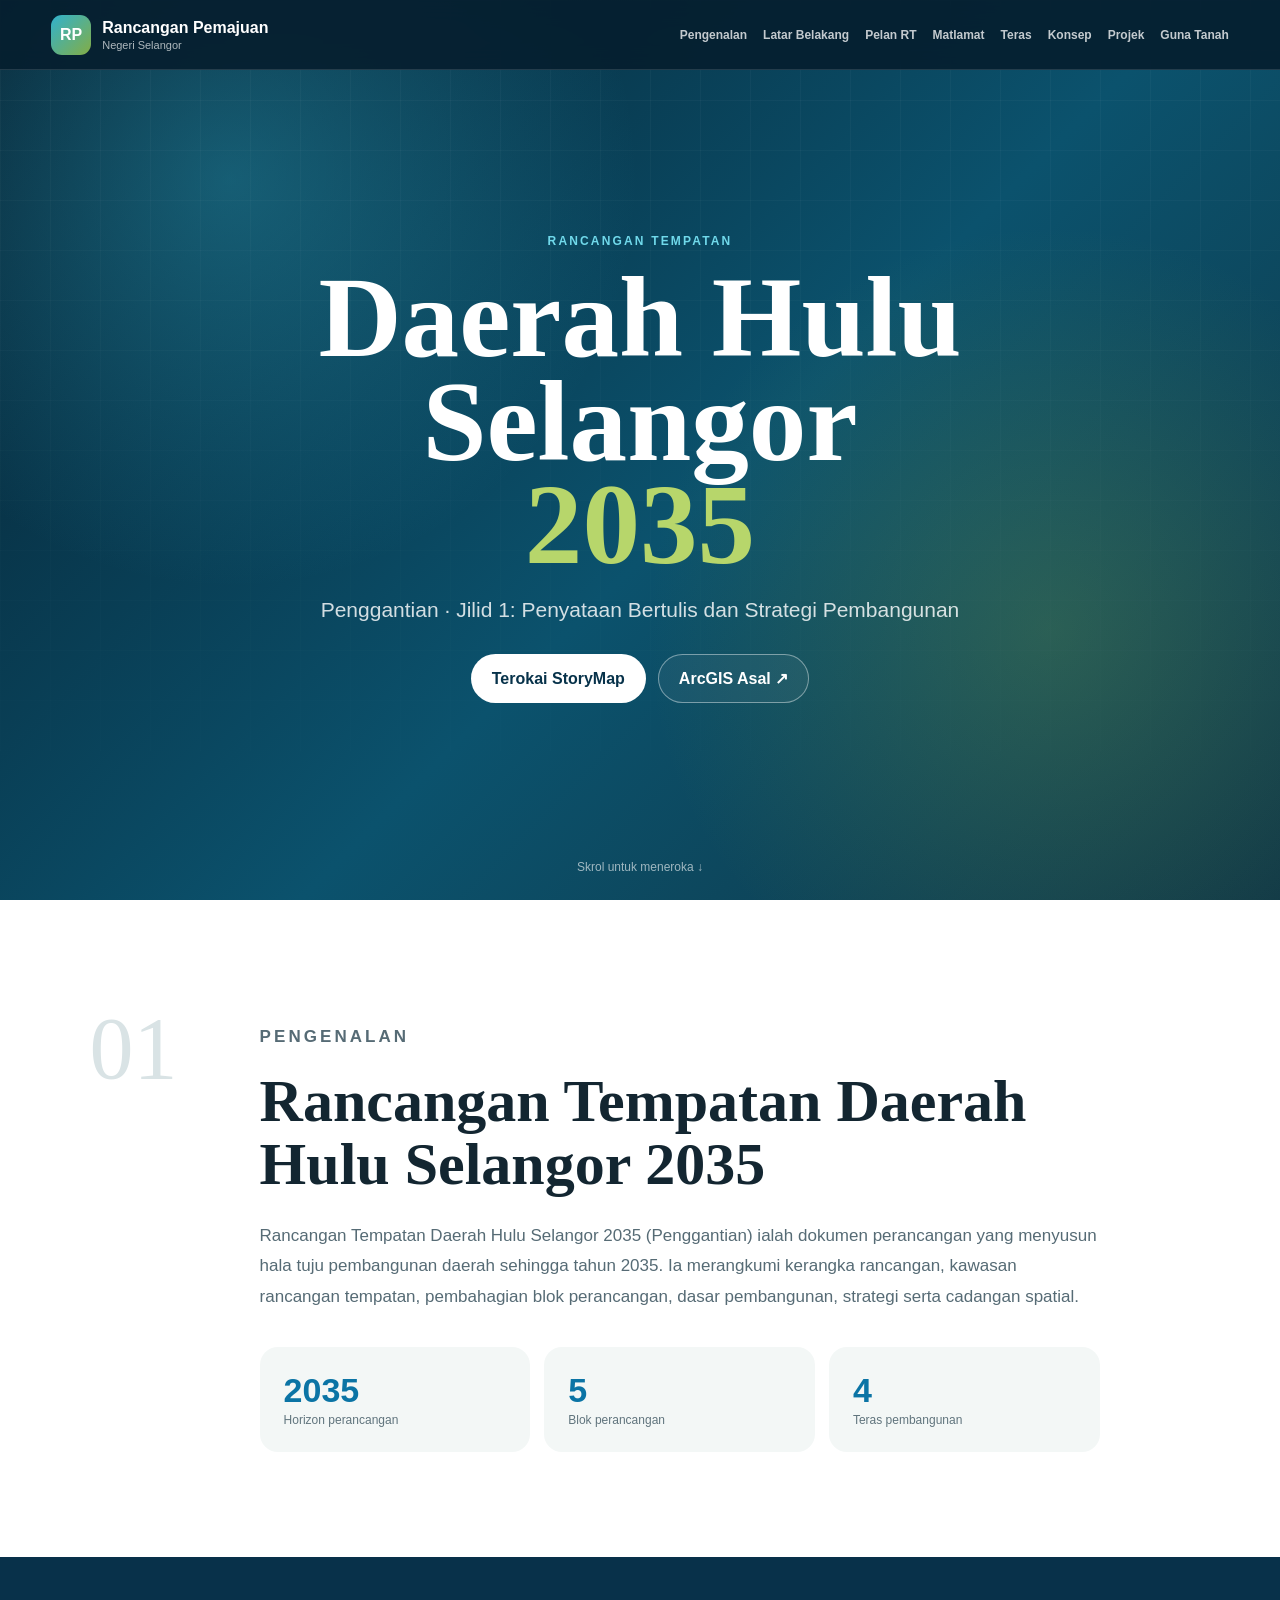
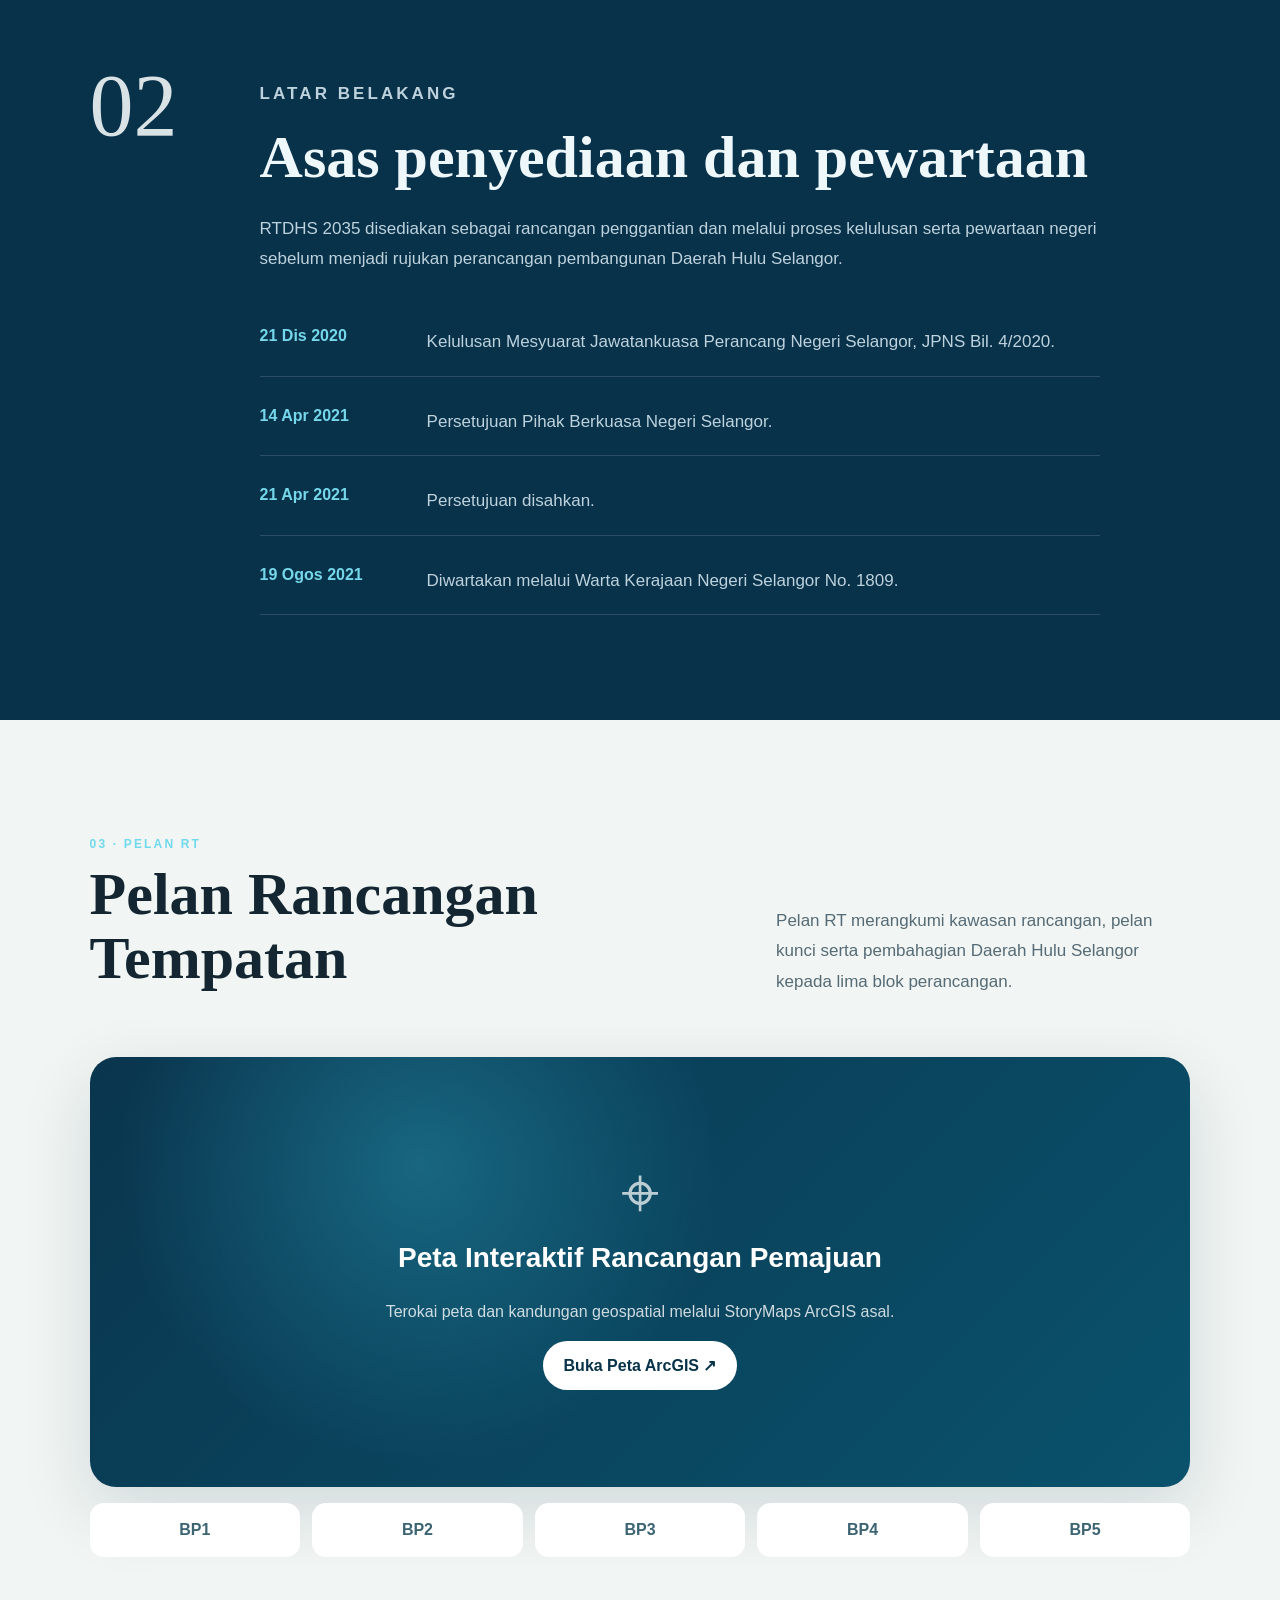
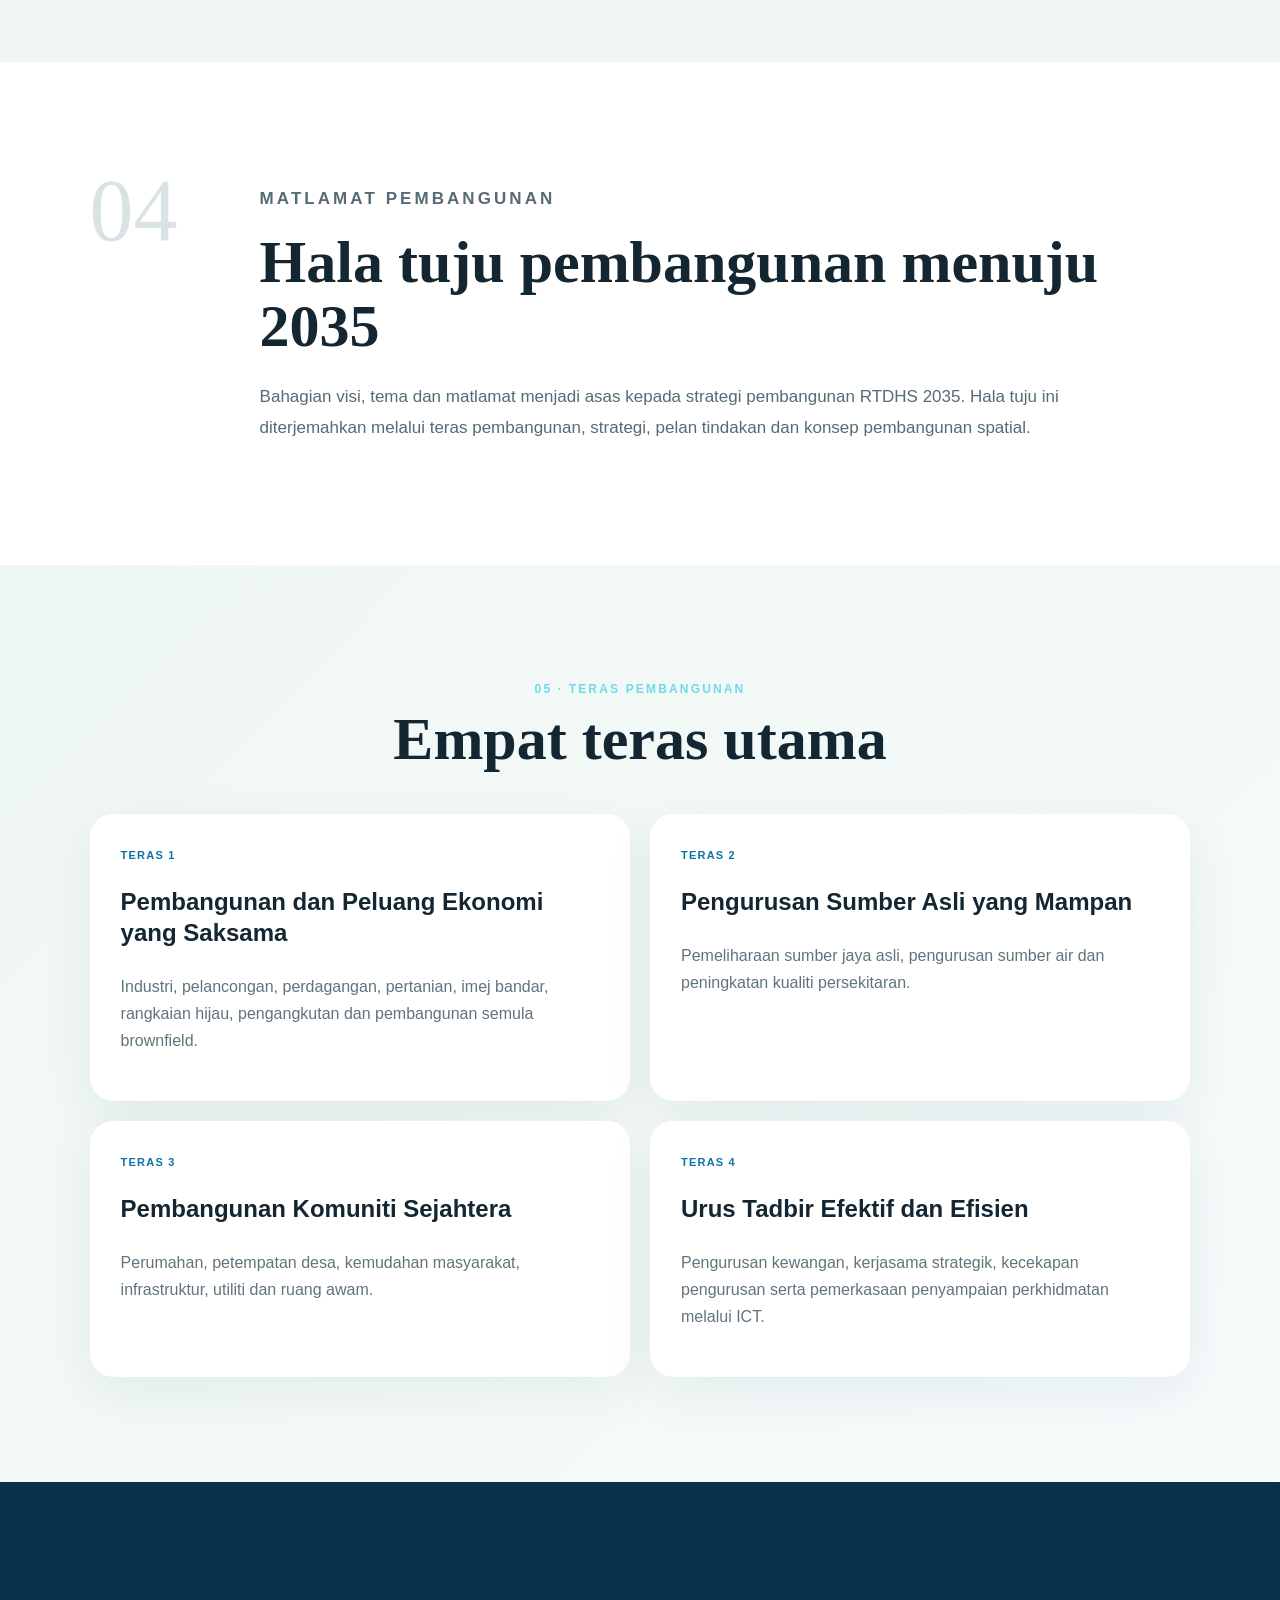
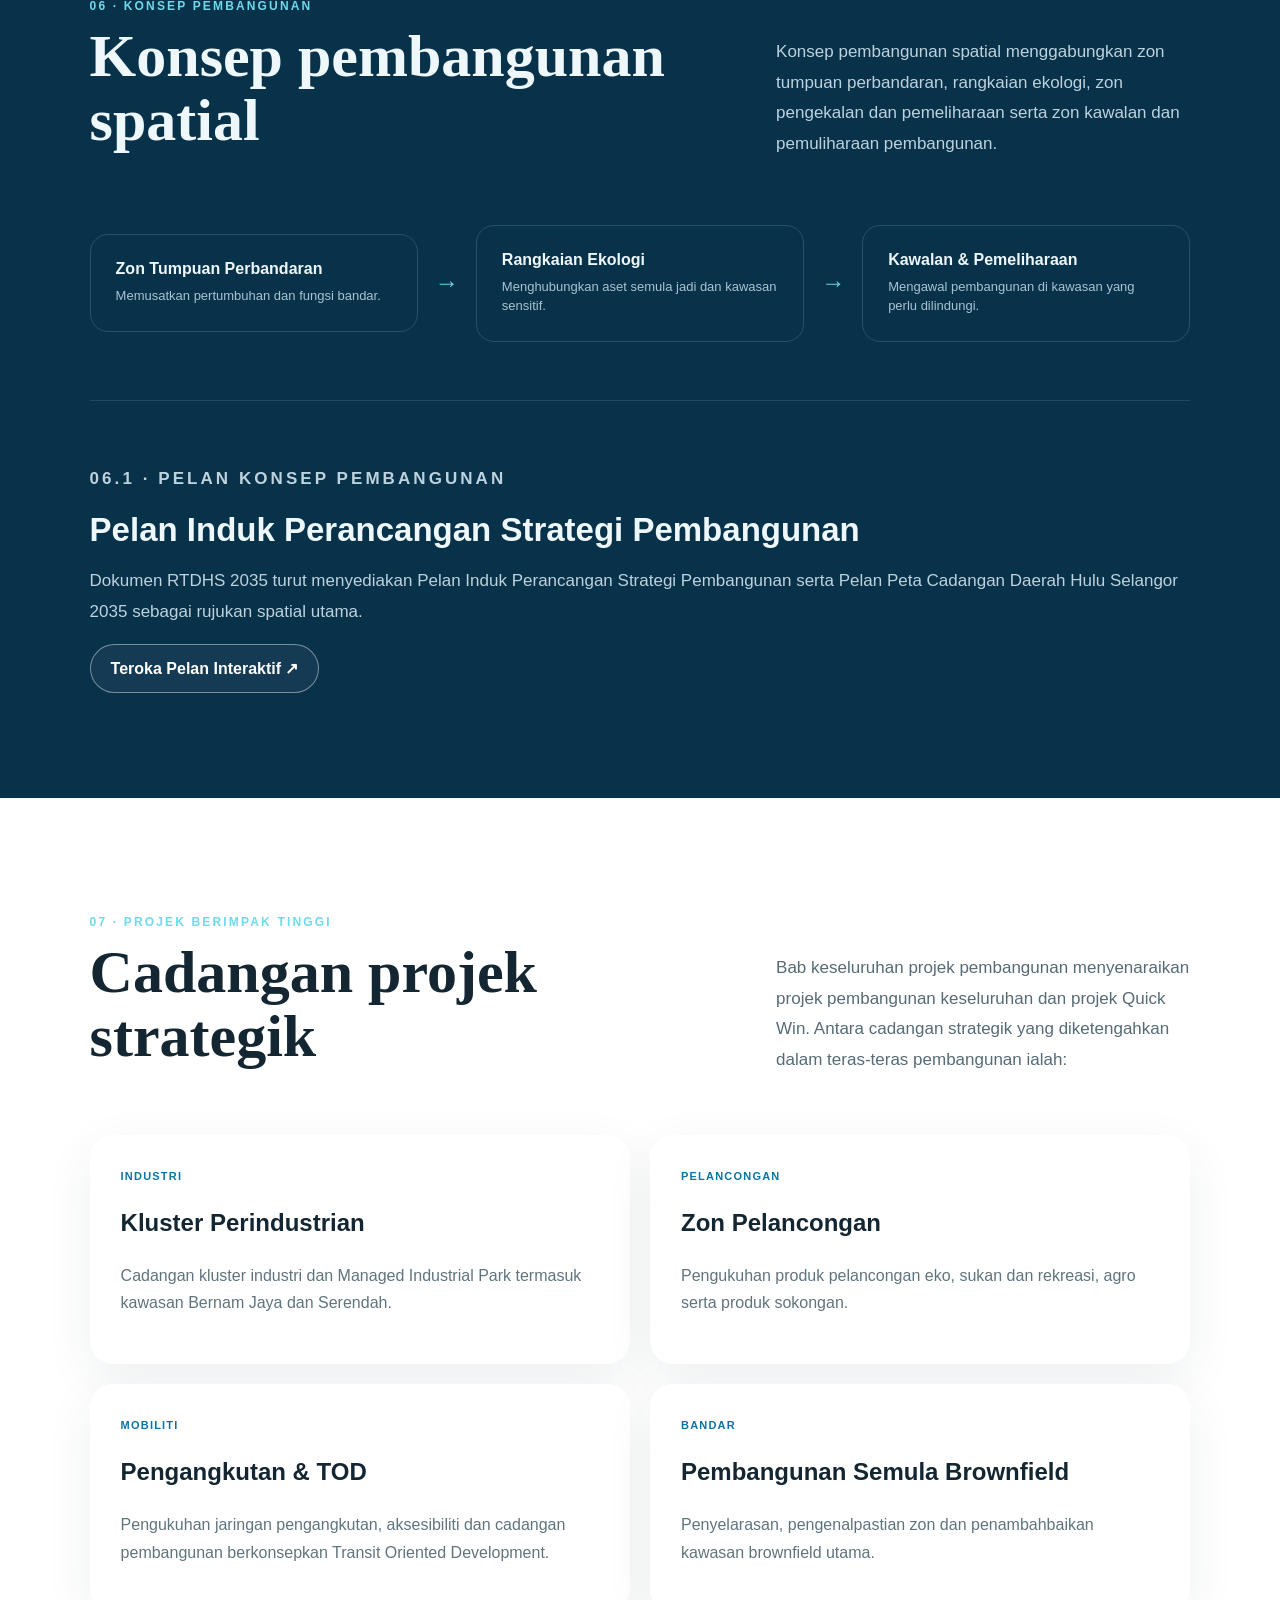
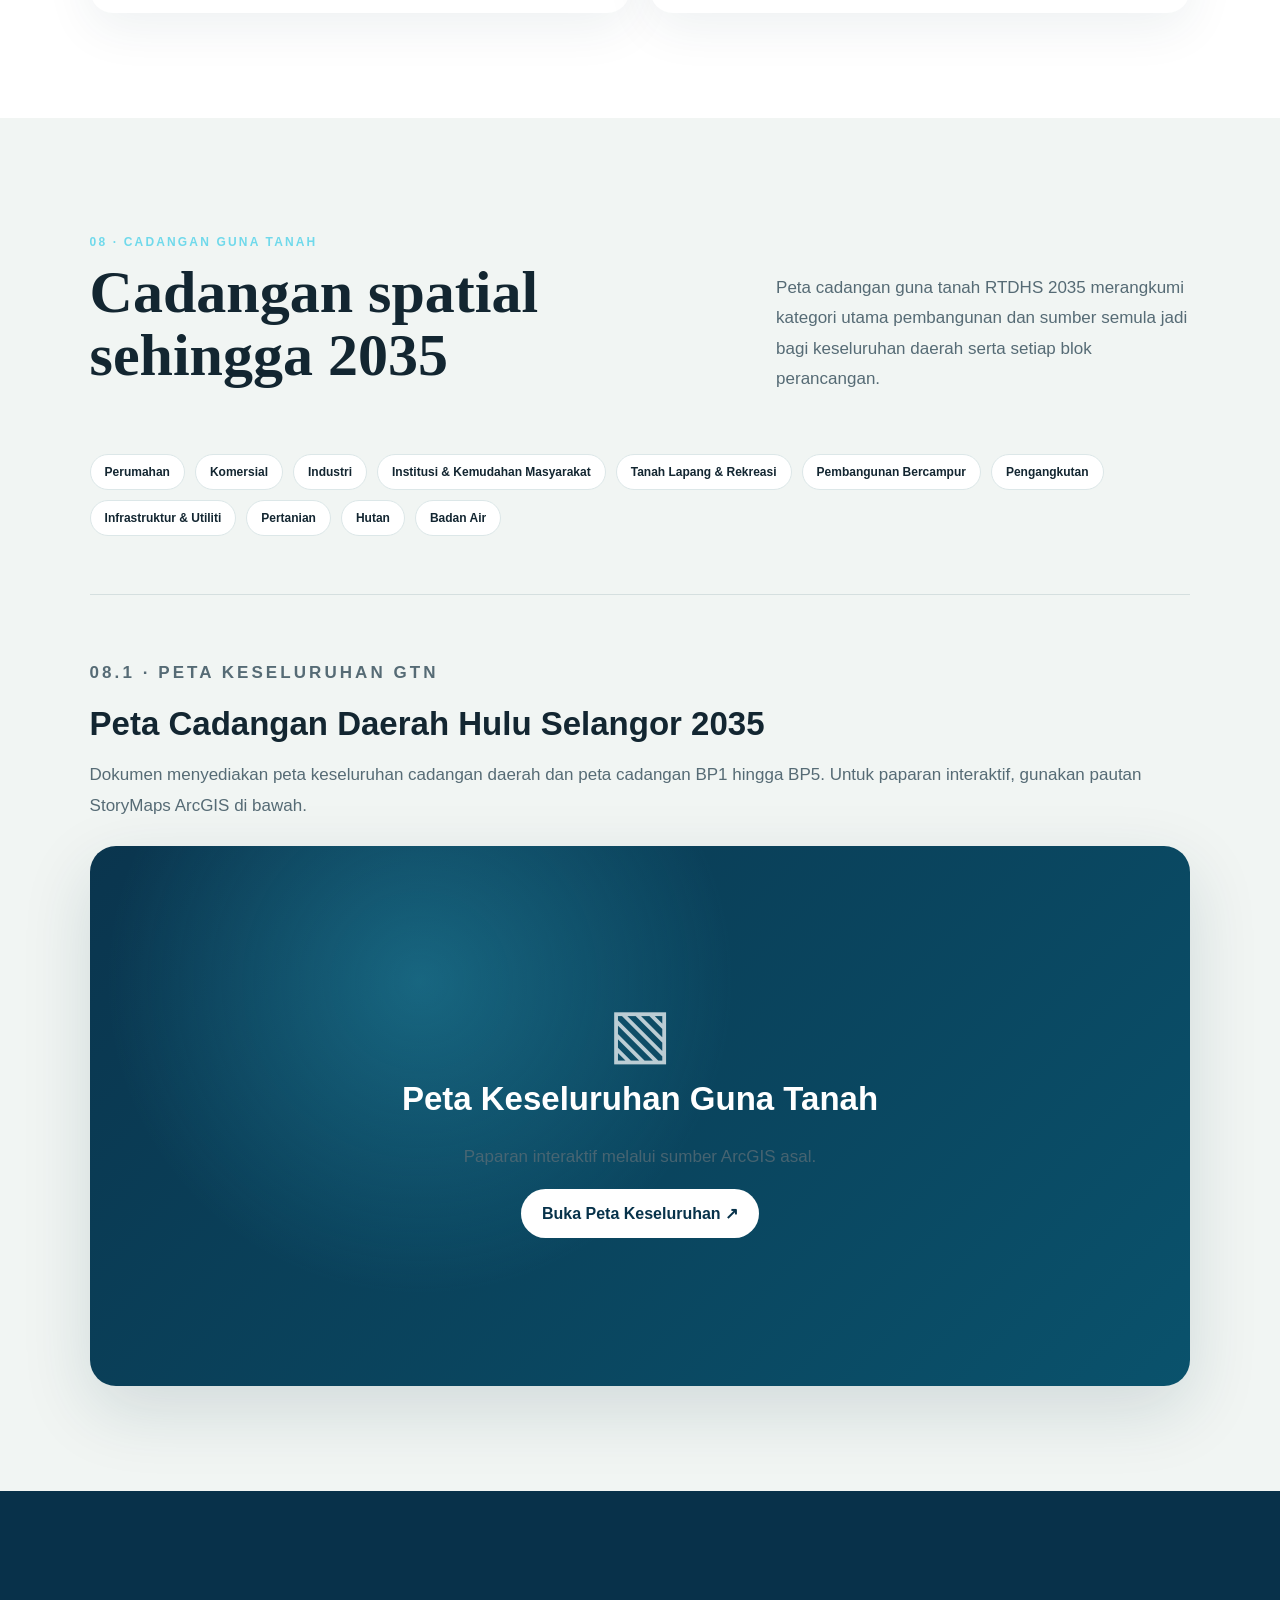
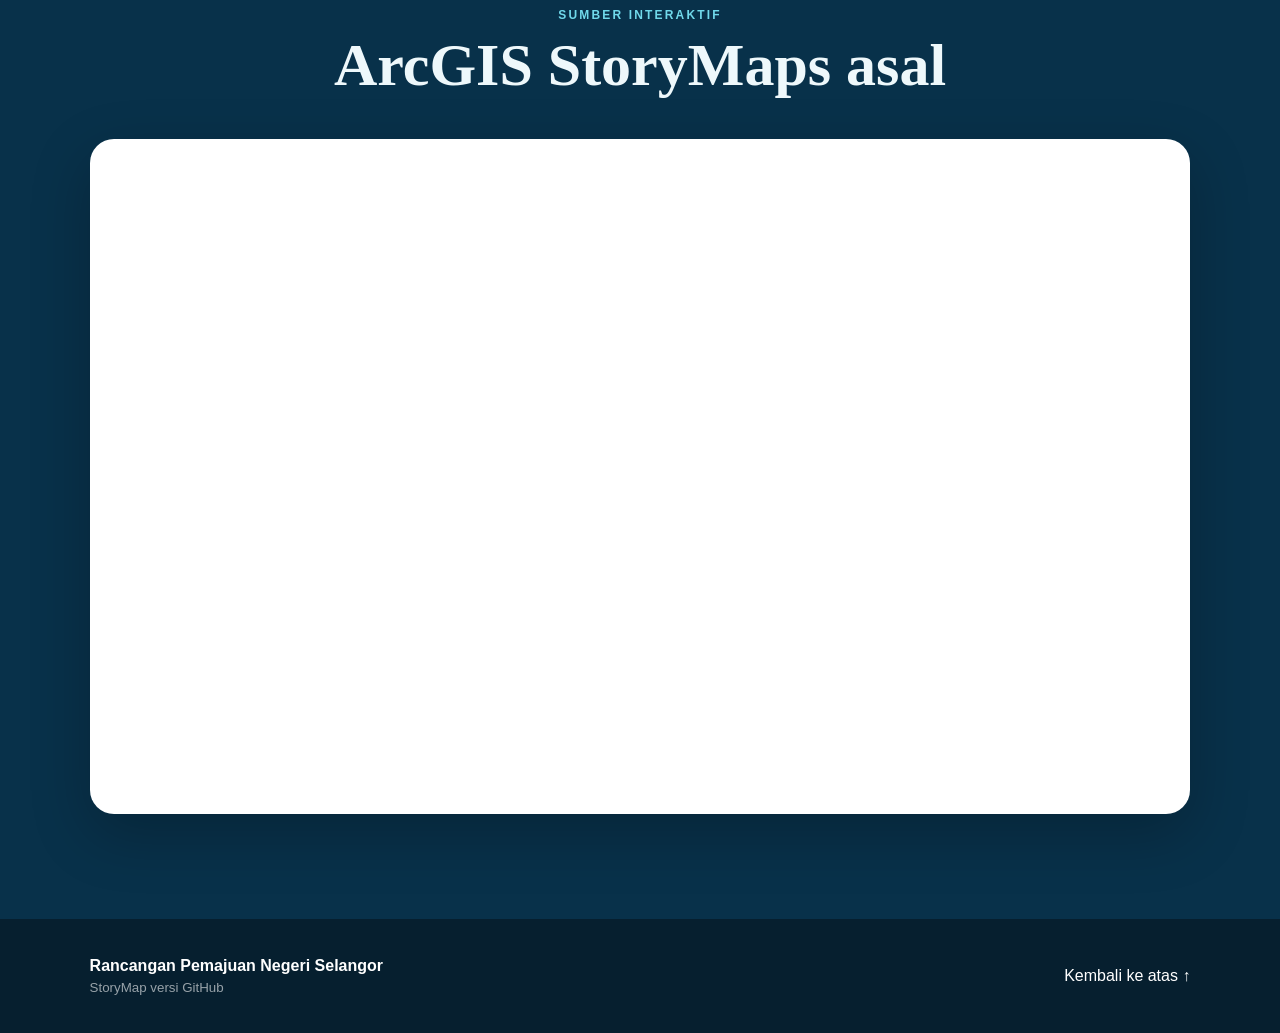
==== commit d3e1f87a: "Add files via upload" ====
--- a/index.html
+++ b/index.html
@@ -1,15 +1,188 @@
 <!doctype html>
-<html lang="ms"><head><meta charset="utf-8"><meta name="viewport" content="width=device-width,initial-scale=1"><meta name="theme-color" content="#081e1c"><title>Rancangan Pemajuan Negeri Selangor | Portal Interaktif</title><meta name="description" content="Penerokaan interaktif koleksi rasmi Rancangan Pemajuan Negeri Selangor oleh PLANMalaysia Selangor."><style>
-@import url('https://fonts.googleapis.com/css2?family=DM+Sans:wght@400;500;600;700&family=Manrope:wght@400;500;600;700;800&display=swap');
-:root{font-family:'DM Sans',sans-serif;color:#eaf4ef;background:#081e1c}*{box-sizing:border-box}body{margin:0}button,input{font:inherit}button{cursor:pointer}a{color:inherit}.shell{min-height:100vh;background:radial-gradient(circle at 88% 12%,#1a554850,transparent 33%),#081e1c}.top{height:72px;display:flex;align-items:center;justify-content:space-between;padding:0 clamp(20px,4vw,70px);border-bottom:1px solid #ffffff19;background:#071917df;position:sticky;top:0;z-index:10;backdrop-filter:blur(18px)}.brand{display:flex;align-items:center;gap:13px}.mark{width:40px;height:40px;border:1px solid #9ccbb8;border-radius:12px;display:grid;place-items:center;color:#bbdfac;font-size:25px}.brand strong{display:block;font:800 13px Manrope;letter-spacing:.11em}.brand small{display:block;color:#9fb5ad;font-size:11px;letter-spacing:.12em;margin-top:3px}.topright{display:flex;align-items:center;gap:12px}.eyebrow{font-size:10px;letter-spacing:.23em;font-weight:800;color:#b5d7a6;text-transform:uppercase}.pill{padding:9px 13px;border:1px solid #476b5d;border-radius:30px;color:#b7d7c8;font-size:11px}.top button{border:1px solid #698e7e;color:#e4eee6;background:transparent;padding:10px 17px;border-radius:9px;font-weight:700}.hero{padding:82px clamp(20px,7vw,110px) 75px;position:relative;overflow:hidden;min-height:510px;display:grid;grid-template-columns:1fr .75fr;align-items:center;gap:42px}.hero::after{content:'';position:absolute;inset:0;pointer-events:none;background:linear-gradient(90deg,#081e1c 30%,transparent)}.hero-copy{position:relative;z-index:1;max-width:770px}.hero h1{font:800 clamp(39px,4.7vw,76px)/1.13 Manrope;letter-spacing:-.055em;margin:20px 0 22px}.hero h1 em{font-style:normal;color:#c6e4a5}.hero p{color:#b2cbc2;line-height:1.8;max-width:610px;font-size:15px}.hero-actions{display:flex;gap:12px;flex-wrap:wrap;margin-top:32px}.primary,.secondary{border-radius:10px;padding:14px 20px;font-weight:800;border:1px solid #94c8a4}.primary{background:#c6e4a5;color:#15332b}.secondary{background:#ffffff10;color:#e6f3ed}.orb{position:relative;width:min(100%,500px);aspect-ratio:1;border-radius:50%;border:1px solid #a1d8bd50;background:radial-gradient(circle at 40% 30%,#82c6a040,#174f41 38%,#0d2e29 68%);box-shadow:0 0 110px #69bc9240,inset 0 0 65px #0c211f;justify-self:center;overflow:hidden}.orb:before,.orb:after{content:'';position:absolute;inset:15%;border:1px solid #a2dec85e;border-radius:50%;transform:rotate(-25deg) scaleX(.5)}.orb:after{transform:rotate(25deg) scaleY(.42);inset:2%}.orb span{position:absolute;left:12%;top:48%;font:800 clamp(20px,3vw,42px) Manrope;color:#d3efce;letter-spacing:.2em;text-shadow:0 2px 30px #0b1d19}.section{padding:48px clamp(20px,7vw,110px) 85px;background:#edf1e9;color:#142e29}.section-head{display:flex;justify-content:space-between;gap:25px;align-items:end;margin-bottom:28px}.section h2{font:800 clamp(28px,3vw,43px) Manrope;letter-spacing:-.045em;margin:9px 0}.muted{color:#607a72;font-size:14px;line-height:1.7}.chapters{display:grid;grid-template-columns:repeat(5,1fr);gap:14px}.chapter{border:1px solid #d4ddd4;background:#fff;border-radius:17px;min-height:260px;text-align:left;padding:22px;display:flex;flex-direction:column;transition:.2s;box-shadow:0 6px 30px #24433208}.chapter:hover,.chapter.active{border-color:#5b8e72;transform:translateY(-4px);box-shadow:0 15px 32px #274b3222}.chapter.active{background:#123c33;color:white}.num{font:800 13px Manrope;color:#75988b;letter-spacing:.12em}.chapter.active .num{color:#c2dfa6}.chapter-icon{font-size:29px;margin:27px 0}.chapter strong{font:800 15px/1.4 Manrope}.chapter small{display:block;margin-top:10px;color:#6f837b;line-height:1.5}.chapter.active small{color:#bfd6c9}.arrow{margin-top:auto;padding-top:16px;font-size:23px;color:#6c9d7d}.workspace{padding:54px clamp(20px,7vw,110px) 90px;background:#dfe8df;color:#17352d}.work-grid{display:grid;grid-template-columns:285px minmax(0,1fr);gap:20px}.panel,.viewer{background:#fbfcf8;border:1px solid #c8d7ce;border-radius:18px;overflow:hidden;box-shadow:0 12px 36px #21432e0f}.panel{padding:22px;align-self:start}.panel h3{font:800 22px Manrope;margin:8px 0 12px}.panel p{font-size:13px;line-height:1.7;color:#60776e}.panel button{width:100%;text-align:left;margin-top:10px;padding:13px;border-radius:9px;border:1px solid #d1ded5;background:white;color:#204237;font-weight:700}.panel button:hover{background:#e5f0e1}.viewer-head{display:flex;align-items:center;justify-content:space-between;gap:15px;padding:17px 20px;border-bottom:1px solid #e2ebe4}.viewer-head strong{font:800 14px Manrope}.viewer-head a{font-size:12px;text-decoration:none;color:#246e4c;font-weight:800}.frame{width:100%;height:min(78vh,800px);min-height:520px;border:0;background:white}.notice{font-size:11px;color:#73877c;padding:12px 20px;border-top:1px solid #e5ebe5}.footer{padding:28px clamp(20px,7vw,110px);color:#b1cbbd;background:#071b18;font-size:12px;display:flex;justify-content:space-between;gap:20px;flex-wrap:wrap}.assist{position:fixed;right:25px;bottom:25px;z-index:20;max-width:380px}.assist-toggle{border:0;background:#c8e7aa;color:#12372b;border-radius:50px;padding:15px 22px;font-weight:800;box-shadow:0 9px 30px #0005}.assist-box{background:#fff;color:#14352b;border-radius:18px;box-shadow:0 15px 60px #0005;margin-bottom:12px;padding:20px;display:none}.assist-box.open{display:block}.assist-box h3{margin:0 0 8px;font:800 19px Manrope}.assist-box p{font-size:12px;line-height:1.55;color:#64766f}.assist-box input{width:100%;padding:13px;border:1px solid #baccc2;border-radius:10px;outline-color:#5e996e}.suggestions{display:flex;flex-wrap:wrap;gap:7px;margin-top:10px}.suggestions button{border:1px solid #c4d8c9;border-radius:7px;background:#f5f9f4;padding:8px;font-size:11px}.answer{font-size:13px;line-height:1.65;background:#edf5eb;border-radius:9px;padding:13px;margin-top:12px;display:none}.answer button{border:0;border-radius:8px;padding:10px;background:#194d3d;color:white;margin-top:8px;font-weight:700}.smallprint{font-size:10px!important}.scrolldown{font-weight:800;color:#4c805d} @media(max-width:1100px){.chapters{grid-template-columns:repeat(3,1fr)}.hero{grid-template-columns:1fr .55fr}}@media(max-width:740px){.top{height:65px}.pill{display:none}.hero{padding-top:55px;display:block;min-height:0}.hero::after{background:none}.orb{width:180px;position:absolute;right:-55px;top:20px;opacity:.4}.hero-copy{z-index:2}.hero h1{font-size:38px}.chapters{grid-template-columns:1fr 1fr}.chapter{min-height:220px;padding:17px}.work-grid{grid-template-columns:1fr}.frame{min-height:480px;height:70vh}.assist{right:12px;left:12px;bottom:12px;max-width:none}.assist-toggle{float:right}.section-head{display:block}}@media(max-width:450px){.chapters{grid-template-columns:1fr}.chapter{min-height:175px}.chapter-icon{margin:12px 0}.brand small{display:none}}
-</style></head><body><div class="shell"><header class="top"><div class="brand"><div class="mark">◈</div><div><strong>SELANGOR GEO•STORY</strong><small>PLANMalaysia Selangor · Portal Penerokaan</small></div></div><div class="topright"><span class="pill">SUMBER: ARCGIS STORYMAPS</span><button onclick="document.getElementById('explore').scrollIntoView({behavior:'smooth'})">Teroka Portal ↗</button></div></header><main><section class="hero"><div class="hero-copy"><div class="eyebrow">Perancangan Fizikal • Negeri Selangor</div><h1>Rancangan Pemajuan <em>Negeri Selangor.</em></h1><p>Terokai hala tuju pembangunan fizikal Negeri Selangor melalui pengalaman digital interaktif. Lima himpunan cerita rasmi PLANMalaysia Selangor dalam satu ruang penerokaan yang mudah diakses.</p><div class="hero-actions"><button class="primary" onclick="document.getElementById('explore').scrollIntoView({behavior:'smooth'})">Mula penerokaan →</button><button class="secondary" onclick="document.getElementById('reader').scrollIntoView({behavior:'smooth'})">Lihat kandungan asal ↗</button></div></div><div class="orb" aria-hidden="true"><span>SELANGOR</span></div></section><section id="explore" class="section"><div class="section-head"><div><div class="eyebrow" style="color:#56876b">01 / Kandungan Rasmi</div><h2>Pilih perjalanan anda</h2><div class="muted">Navigasi mengikut lima bahagian dalam koleksi asal. Setiap modul membawa anda ke kandungan yang diterbitkan oleh PLANMalaysia Selangor.</div></div><span class="scrolldown">05 MODUL ↘</span></div><div class="chapters" id="chapters"></div></section><section id="reader" class="workspace"><div class="section-head"><div><div class="eyebrow" style="color:#56876b">02 / Ruang Penerokaan</div><h2>Terokai kandungan sebenar</h2><div class="muted">Paparan langsung ArcGIS dikekalkan bagi memastikan teks, ilustrasi dan peta asal tidak berubah.</div></div></div><div class="work-grid"><aside class="panel"><div class="eyebrow" style="color:#618c6e">MODUL DIPILIH</div><h3 id="activeTitle"></h3><p id="activeDesc"></p><button onclick="window.open(currentUrl(),'_blank','noopener')">Buka paparan penuh ↗</button><button onclick="document.getElementById('explore').scrollIntoView({behavior:'smooth'})">Tukar modul ↑</button><p style="margin-top:25px">Petua: Gunakan alat navigasi, klik peta dan kawalan interaktif yang disediakan dalam StoryMap asal.</p></aside><article class="viewer"><div class="viewer-head"><strong id="viewerLabel">Paparan Kandungan Rasmi</strong><a id="external" target="_blank" rel="noopener">Buka di ArcGIS ↗</a></div><iframe class="frame" id="storyframe" loading="lazy" title="Kandungan rasmi StoryMaps PLANMalaysia Selangor" allow="fullscreen; geolocation"></iframe><div class="notice">Kandungan sumber dipaparkan secara langsung daripada ArcGIS StoryMaps. Jika paparan terbenam tidak tersedia, gunakan “Buka di ArcGIS”.</div></article></div></section></main><footer class="footer"><span>RANCANGAN PEMAJUAN NEGERI SELANGOR · PROTOTAIP INTERAKTIF</span><span>Kandungan rasmi: PLANMalaysia Selangor · Sumber: ArcGIS StoryMaps</span></footer></div><div class="assist"><div class="assist-box" id="assistbox"><h3>◈ Carian Berpandu</h3><p>Taip topik untuk mengenal pasti bahagian StoryMap yang berkaitan. Fungsi ini ialah panduan navigasi, bukan AI generatif.</p><input id="q" placeholder="Contoh: rancangan tempatan, RSN, PBT" aria-label="Carian topik" onkeydown="if(event.key==='Enter')searchGuide()"><div class="suggestions"><button onclick="ask('RSN Selangor 2035')">RSN 2035</button><button onclick="ask('12 PBT')">12 PBT</button><button onclick="ask('Akta 172')">Akta 172</button><button onclick="ask('Laporan perancangan')">LPFNS</button></div><div class="answer" id="answer"></div><p class="smallprint">Jawapan sebenar dan rujukan terperinci hendaklah disemak dalam kandungan rasmi.</p></div><button class="assist-toggle" onclick="document.getElementById('assistbox').classList.toggle('open')">✦ Carian Berpandu</button></div><script>
-const collection='https://storymaps.arcgis.com/collections/e498e949c0a147f8aaf95859feaf5bf5';
-const stories=[
-{name:'Rancangan Selangor, Masa Hadapan',description:'Meneroka Perancangan, Pembangunan dan Hala Tuju Masa Hadapan Negeri Selangor',icon:'◈',keys:['selangor','pbt','daerah','profil','sempadan','masa hadapan']},
-{name:'Arah Tuju & Hierarki Pemajuan',description:'Meneroka maklumat mengenai perundangan, hala tuju serta peringkat hierarki Rancangan Pemajuan Selangor.',icon:'▥',keys:['akta','172','hierarki','rfn','perundangan','dasar','arah tuju']},
-{name:'Rancangan Struktur Negeri (RSN) Selangor 2035 (Pengubahan)',description:'Kerangka Dasar dan Cadangan Am Pemajuan Fizikal Negeri Selangor 2035 (Warta No. 1000)',icon:'◇',keys:['rsn','struktur','2035','warta','pengubahan']},
-{name:'Rancangan Tempatan (RT) & Rancangan Kawasan Khas (RKK)',description:'Pengurusan & Hierarki Perancangan Fizikal Pihak Berkuasa Tempatan (PBT) Negeri Selangor',icon:'▦',keys:['rt','rkk','tempatan','kawasan khas','pbt']},
-{name:'Sistem Pengurusan Laporan Perancangan Fizikal Negeri',description:'Platform digital berpusat bagi menyelaraskan pengurusan laporan dan data perancangan fizikal Negeri Selangor.',icon:'⌘',keys:['laporan','lpfns','sistem','digital','data']}
-];let active=0;function currentUrl(){return collection+'?item='+(active+1)}function selectStory(i,scroll=true){active=i;document.getElementById('activeTitle').textContent=stories[i].name;document.getElementById('activeDesc').textContent=stories[i].description;document.getElementById('viewerLabel').textContent=String(i+1).padStart(2,'0')+' / '+stories[i].name;document.getElementById('storyframe').src=currentUrl();document.getElementById('external').href=currentUrl();document.querySelectorAll('.chapter').forEach((b,j)=>{b.classList.toggle('active',i===j);b.setAttribute('aria-pressed',String(i===j))});if(scroll)document.getElementById('reader').scrollIntoView({behavior:'smooth'})}document.getElementById('chapters').innerHTML=stories.map((s,i)=>`<button class="chapter" onclick="selectStory(${i})" aria-pressed="false"><span class="num">BAB ${String(i+1).padStart(2,'0')}</span><span class="chapter-icon">${s.icon}</span><strong>${s.name}</strong><small>${s.description}</small><span class="arrow">↗</span></button>`).join('');selectStory(0,false);
-function ask(v){document.getElementById('q').value=v;searchGuide()}function searchGuide(){const q=document.getElementById('q').value.toLocaleLowerCase('ms').trim();if(!q)return;const tokens=q.split(/\s+/).filter(t=>t.length>1);const ranked=stories.map((s,i)=>({i,score:tokens.reduce((n,t)=>n+(s.keys.some(k=>k.includes(t)||t.includes(k))?2:0)+(s.name.toLowerCase().includes(t)?1:0),0)})).sort((a,b)=>b.score-a.score);const target=ranked[0];const a=document.getElementById('answer');a.style.display='block';if(!target||target.score===0){a.textContent='Topik ini belum dipadankan secara yakin. Sila semak kelima-lima modul melalui navigasi utama.';return}a.innerHTML='<strong>Cadangan bahagian:</strong><p>'+stories[target.i].name+'</p><button onclick="selectStory('+target.i+');document.getElementById(\'assistbox\').classList.remove(\'open\')">Teroka bahagian ini →</button>'}
-</script></body></html>
+<html lang="ms">
+<head>
+  <meta charset="utf-8">
+  <meta name="viewport" content="width=device-width,initial-scale=1">
+  <meta name="theme-color" content="#08314a">
+  <title>Rancangan Tempatan Daerah Hulu Selangor 2035</title>
+  <meta name="description" content="StoryMap GitHub bagi Rancangan Tempatan Daerah Hulu Selangor 2035 (Penggantian).">
+  <link rel="stylesheet" href="style.css">
+</head>
+<body>
+<header class="topbar">
+  <a class="brand" href="#utama"><span class="mark">RP</span><span><b>Rancangan Pemajuan</b><small>Negeri Selangor</small></span></a>
+  <button class="menu-btn" aria-label="Buka menu">☰</button>
+  <nav class="nav">
+    <a href="#pengenalan">Pengenalan</a>
+    <a href="#latar-belakang">Latar Belakang</a>
+    <a href="#pelan-rt">Pelan RT</a>
+    <a href="#matlamat">Matlamat</a>
+    <a href="#teras">Teras</a>
+    <a href="#konsep">Konsep</a>
+    <a href="#projek">Projek</a>
+    <a href="#guna-tanah">Guna Tanah</a>
+  </nav>
+</header>
+
+<main>
+<section id="utama" class="hero">
+  <div class="hero-inner reveal">
+    <p class="eyebrow">RANCANGAN TEMPATAN</p>
+    <h1>Daerah Hulu Selangor <span>2035</span></h1>
+    <p class="lead">Penggantian · Jilid 1: Penyataan Bertulis dan Strategi Pembangunan</p>
+    <div class="actions">
+      <a class="btn primary" href="#pengenalan">Terokai StoryMap</a>
+      <a class="btn outline" href="https://arcg.is/0e5v4z" target="_blank" rel="noopener">ArcGIS Asal ↗</a>
+    </div>
+  </div>
+  <div class="scroll">Skrol untuk meneroka ↓</div>
+</section>
+
+<section id="pengenalan" class="section light">
+  <div class="container split">
+    <div class="num">01</div>
+    <div class="content reveal">
+      <p class="kicker">PENGENALAN</p>
+      <h2>Rancangan Tempatan Daerah Hulu Selangor 2035</h2>
+      <p>Rancangan Tempatan Daerah Hulu Selangor 2035 (Penggantian) ialah dokumen perancangan yang menyusun hala tuju pembangunan daerah sehingga tahun 2035. Ia merangkumi kerangka rancangan, kawasan rancangan tempatan, pembahagian blok perancangan, dasar pembangunan, strategi serta cadangan spatial.</p>
+      <div class="facts">
+        <article><b>2035</b><span>Horizon perancangan</span></article>
+        <article><b>5</b><span>Blok perancangan</span></article>
+        <article><b>4</b><span>Teras pembangunan</span></article>
+      </div>
+    </div>
+  </div>
+</section>
+
+<section id="latar-belakang" class="section dark">
+  <div class="container split">
+    <div class="num">02</div>
+    <div class="content reveal">
+      <p class="kicker">LATAR BELAKANG</p>
+      <h2>Asas penyediaan dan pewartaan</h2>
+      <p>RTDHS 2035 disediakan sebagai rancangan penggantian dan melalui proses kelulusan serta pewartaan negeri sebelum menjadi rujukan perancangan pembangunan Daerah Hulu Selangor.</p>
+      <div class="timeline">
+        <div><span>21 Dis 2020</span><p>Kelulusan Mesyuarat Jawatankuasa Perancang Negeri Selangor, JPNS Bil. 4/2020.</p></div>
+        <div><span>14 Apr 2021</span><p>Persetujuan Pihak Berkuasa Negeri Selangor.</p></div>
+        <div><span>21 Apr 2021</span><p>Persetujuan disahkan.</p></div>
+        <div><span>19 Ogos 2021</span><p>Diwartakan melalui Warta Kerajaan Negeri Selangor No. 1809.</p></div>
+      </div>
+    </div>
+  </div>
+</section>
+
+<section id="pelan-rt" class="section soft">
+  <div class="container">
+    <div class="heading reveal">
+      <div><p class="kicker">03 · PELAN RT</p><h2>Pelan Rancangan Tempatan</h2></div>
+      <p>Pelan RT merangkumi kawasan rancangan, pelan kunci serta pembahagian Daerah Hulu Selangor kepada lima blok perancangan.</p>
+    </div>
+    <div class="map-card reveal">
+      <div class="map-icon">⌖</div>
+      <h3>Peta Interaktif Rancangan Pemajuan</h3>
+      <p>Terokai peta dan kandungan geospatial melalui StoryMaps ArcGIS asal.</p>
+      <a class="btn primary" href="https://arcg.is/0e5v4z" target="_blank" rel="noopener">Buka Peta ArcGIS ↗</a>
+    </div>
+    <div class="chips reveal"><span>BP1</span><span>BP2</span><span>BP3</span><span>BP4</span><span>BP5</span></div>
+  </div>
+</section>
+
+<section id="matlamat" class="section light">
+  <div class="container split">
+    <div class="num">04</div>
+    <div class="content reveal">
+      <p class="kicker">MATLAMAT PEMBANGUNAN</p>
+      <h2>Hala tuju pembangunan menuju 2035</h2>
+      <p>Bahagian visi, tema dan matlamat menjadi asas kepada strategi pembangunan RTDHS 2035. Hala tuju ini diterjemahkan melalui teras pembangunan, strategi, pelan tindakan dan konsep pembangunan spatial.</p>
+    </div>
+  </div>
+</section>
+
+<section id="teras" class="section gradient">
+  <div class="container">
+    <div class="center reveal"><p class="kicker">05 · TERAS PEMBANGUNAN</p><h2>Empat teras utama</h2></div>
+    <div class="grid4">
+      <article class="card reveal"><span>TERAS 1</span><h3>Pembangunan dan Peluang Ekonomi yang Saksama</h3><p>Industri, pelancongan, perdagangan, pertanian, imej bandar, rangkaian hijau, pengangkutan dan pembangunan semula brownfield.</p></article>
+      <article class="card reveal"><span>TERAS 2</span><h3>Pengurusan Sumber Asli yang Mampan</h3><p>Pemeliharaan sumber jaya asli, pengurusan sumber air dan peningkatan kualiti persekitaran.</p></article>
+      <article class="card reveal"><span>TERAS 3</span><h3>Pembangunan Komuniti Sejahtera</h3><p>Perumahan, petempatan desa, kemudahan masyarakat, infrastruktur, utiliti dan ruang awam.</p></article>
+      <article class="card reveal"><span>TERAS 4</span><h3>Urus Tadbir Efektif dan Efisien</h3><p>Pengurusan kewangan, kerjasama strategik, kecekapan pengurusan serta pemerkasaan penyampaian perkhidmatan melalui ICT.</p></article>
+    </div>
+  </div>
+</section>
+
+<section id="konsep" class="section dark">
+  <div class="container">
+    <div class="heading reveal">
+      <div><p class="kicker">06 · KONSEP PEMBANGUNAN</p><h2>Konsep pembangunan spatial</h2></div>
+      <p>Konsep pembangunan spatial menggabungkan zon tumpuan perbandaran, rangkaian ekologi, zon pengekalan dan pemeliharaan serta zon kawalan dan pemuliharaan pembangunan.</p>
+    </div>
+    <div class="concept reveal">
+      <div><b>Zon Tumpuan Perbandaran</b><span>Memusatkan pertumbuhan dan fungsi bandar.</span></div>
+      <i>→</i>
+      <div><b>Rangkaian Ekologi</b><span>Menghubungkan aset semula jadi dan kawasan sensitif.</span></div>
+      <i>→</i>
+      <div><b>Kawalan & Pemeliharaan</b><span>Mengawal pembangunan di kawasan yang perlu dilindungi.</span></div>
+    </div>
+    <div id="pelan-konsep" class="sub reveal">
+      <p class="kicker">06.1 · PELAN KONSEP PEMBANGUNAN</p>
+      <h3>Pelan Induk Perancangan Strategi Pembangunan</h3>
+      <p>Dokumen RTDHS 2035 turut menyediakan Pelan Induk Perancangan Strategi Pembangunan serta Pelan Peta Cadangan Daerah Hulu Selangor 2035 sebagai rujukan spatial utama.</p>
+      <a class="btn outline" href="https://arcg.is/0e5v4z" target="_blank" rel="noopener">Teroka Pelan Interaktif ↗</a>
+    </div>
+  </div>
+</section>
+
+<section id="projek" class="section light">
+  <div class="container">
+    <div class="heading reveal">
+      <div><p class="kicker">07 · PROJEK BERIMPAK TINGGI</p><h2>Cadangan projek strategik</h2></div>
+      <p>Bab keseluruhan projek pembangunan menyenaraikan projek pembangunan keseluruhan dan projek Quick Win. Antara cadangan strategik yang diketengahkan dalam teras-teras pembangunan ialah:</p>
+    </div>
+    <div class="grid4">
+      <article class="project reveal"><span>INDUSTRI</span><h3>Kluster Perindustrian</h3><p>Cadangan kluster industri dan Managed Industrial Park termasuk kawasan Bernam Jaya dan Serendah.</p></article>
+      <article class="project reveal"><span>PELANCONGAN</span><h3>Zon Pelancongan</h3><p>Pengukuhan produk pelancongan eko, sukan dan rekreasi, agro serta produk sokongan.</p></article>
+      <article class="project reveal"><span>MOBILITI</span><h3>Pengangkutan & TOD</h3><p>Pengukuhan jaringan pengangkutan, aksesibiliti dan cadangan pembangunan berkonsepkan Transit Oriented Development.</p></article>
+      <article class="project reveal"><span>BANDAR</span><h3>Pembangunan Semula Brownfield</h3><p>Penyelarasan, pengenalpastian zon dan penambahbaikan kawasan brownfield utama.</p></article>
+    </div>
+  </div>
+</section>
+
+<section id="guna-tanah" class="section soft">
+  <div class="container">
+    <div class="heading reveal">
+      <div><p class="kicker">08 · CADANGAN GUNA TANAH</p><h2>Cadangan spatial sehingga 2035</h2></div>
+      <p>Peta cadangan guna tanah RTDHS 2035 merangkumi kategori utama pembangunan dan sumber semula jadi bagi keseluruhan daerah serta setiap blok perancangan.</p>
+    </div>
+    <div class="legend reveal">
+      <span>Perumahan</span><span>Komersial</span><span>Industri</span><span>Institusi & Kemudahan Masyarakat</span><span>Tanah Lapang & Rekreasi</span><span>Pembangunan Bercampur</span><span>Pengangkutan</span><span>Infrastruktur & Utiliti</span><span>Pertanian</span><span>Hutan</span><span>Badan Air</span>
+    </div>
+
+    <div id="peta-gtn" class="sub reveal">
+      <p class="kicker">08.1 · PETA KESELURUHAN GTN</p>
+      <h3>Peta Cadangan Daerah Hulu Selangor 2035</h3>
+      <p>Dokumen menyediakan peta keseluruhan cadangan daerah dan peta cadangan BP1 hingga BP5. Untuk paparan interaktif, gunakan pautan StoryMaps ArcGIS di bawah.</p>
+      <div class="map-card tall">
+        <div class="map-icon">▧</div>
+        <h3>Peta Keseluruhan Guna Tanah</h3>
+        <p>Paparan interaktif melalui sumber ArcGIS asal.</p>
+        <a class="btn primary" href="https://arcg.is/0e5v4z" target="_blank" rel="noopener">Buka Peta Keseluruhan ↗</a>
+      </div>
+    </div>
+  </div>
+</section>
+
+<section class="section dark">
+  <div class="container">
+    <div class="center reveal"><p class="kicker">SUMBER INTERAKTIF</p><h2>ArcGIS StoryMaps asal</h2></div>
+    <div class="embed reveal"><iframe title="ArcGIS StoryMaps Rancangan Pemajuan" src="https://storymaps.arcgis.com/collections/af0dcee739bc46cfbd88f9110ce7ed20" loading="lazy" allowfullscreen></iframe></div>
+  </div>
+</section>
+</main>
+
+<footer>
+  <div><b>Rancangan Pemajuan Negeri Selangor</b><small>StoryMap versi GitHub</small></div>
+  <a href="#utama">Kembali ke atas ↑</a>
+</footer>
+<script src="app.js"></script>
+</body>
+</html>
--- a/style.css
+++ b/style.css
@@ -0,0 +1 @@
+:root{--navy:#08314a;--navy2:#061f2f;--blue:#0b74a5;--cyan:#31b2ce;--green:#83ad45;--ink:#132631;--muted:#60747d;--soft:#f1f5f3;--white:#fff}*{box-sizing:border-box}html{scroll-behavior:smooth}body{margin:0;font-family:Arial,Helvetica,sans-serif;color:var(--ink);background:#fff}.topbar{position:fixed;z-index:50;top:0;left:0;right:0;min-height:70px;display:flex;align-items:center;padding:0 4vw;background:rgba(6,31,47,.92);backdrop-filter:blur(12px);border-bottom:1px solid rgba(255,255,255,.12)}.brand{display:flex;align-items:center;gap:11px;color:#fff;text-decoration:none;margin-right:auto}.mark{width:40px;height:40px;border-radius:11px;display:grid;place-items:center;background:linear-gradient(135deg,var(--cyan),var(--green));font-weight:800}.brand b,.brand small{display:block}.brand small{font-size:11px;opacity:.68;margin-top:2px}.nav{display:flex;gap:16px}.nav a{color:#fff;text-decoration:none;font-size:12px;font-weight:700;opacity:.76}.nav a:hover{opacity:1}.menu-btn{display:none;background:transparent;border:0;color:#fff;font-size:25px}.hero{min-height:100vh;position:relative;display:grid;place-items:center;padding:100px 7vw 75px;color:#fff;text-align:center;overflow:hidden;background:radial-gradient(circle at 18% 20%,rgba(49,178,206,.35),transparent 32%),radial-gradient(circle at 82% 70%,rgba(131,173,69,.25),transparent 33%),linear-gradient(135deg,#061f2f,#0b526d 55%,#103847)}.hero:before{content:"";position:absolute;inset:0;background-image:linear-gradient(rgba(255,255,255,.035) 1px,transparent 1px),linear-gradient(90deg,rgba(255,255,255,.035) 1px,transparent 1px);background-size:50px 50px;mask-image:linear-gradient(to bottom,#000,transparent)}.hero-inner{position:relative;z-index:2;max-width:940px}.eyebrow,.kicker{font-size:12px;letter-spacing:.18em;font-weight:800;color:#70d9eb}.hero h1{font-family:Georgia,serif;font-size:clamp(54px,9vw,116px);line-height:.9;margin:18px 0}.hero h1 span{display:block;color:#b7d66b}.lead{font-size:clamp(16px,2vw,21px);opacity:.82}.actions{display:flex;gap:12px;justify-content:center;flex-wrap:wrap;margin-top:32px}.btn{display:inline-flex;align-items:center;justify-content:center;padding:14px 20px;border-radius:999px;font-weight:800;text-decoration:none;border:1px solid transparent}.btn.primary{background:#fff;color:#07324a}.btn.outline{border-color:rgba(255,255,255,.42);color:#fff;background:rgba(255,255,255,.05)}.scroll{position:absolute;bottom:26px;font-size:12px;opacity:.6}.section{padding:105px 7vw}.container{max-width:1180px;margin:0 auto}.light{background:#fff}.soft{background:var(--soft)}.dark{background:var(--navy);color:#eef8fb}.gradient{background:linear-gradient(135deg,#eff7f3,#f6fbfc)}.split{display:grid;grid-template-columns:130px 1fr;gap:40px}.num{font-family:Georgia,serif;font-size:88px;color:#d9e3e5;line-height:1}.content{max-width:840px}.content h2,.heading h2,.center h2{font-family:Georgia,serif;font-size:clamp(36px,5vw,60px);line-height:1.06;margin:9px 0 24px}.content p,.heading>p,.sub p{font-size:17px;line-height:1.8;color:#566b75}.dark .content p,.dark .heading>p,.dark .sub p{color:#bdd2dd}.facts{display:grid;grid-template-columns:repeat(3,1fr);gap:14px;margin-top:34px}.facts article{padding:24px;border-radius:18px;background:#f3f7f6}.facts b{display:block;font-size:34px;color:var(--blue)}.facts span{font-size:12px;color:var(--muted)}.timeline{display:grid;gap:12px;margin-top:34px}.timeline div{display:grid;grid-template-columns:145px 1fr;gap:22px;padding:18px 0;border-bottom:1px solid rgba(255,255,255,.14)}.timeline span{font-weight:800;color:#75d8ea}.timeline p{margin:0}.heading{display:grid;grid-template-columns:1.2fr .8fr;gap:65px;align-items:end;margin-bottom:42px}.center{text-align:center;max-width:780px;margin:0 auto 42px}.map-card{min-height:430px;border-radius:26px;display:grid;place-items:center;align-content:center;text-align:center;padding:42px;background:radial-gradient(circle at 30% 25%,rgba(49,178,206,.35),transparent 36%),linear-gradient(135deg,#0a354e,#0a526c);color:#fff;box-shadow:0 24px 70px rgba(15,55,72,.14)}.map-card.tall{min-height:540px;margin-top:24px}.map-icon{font-size:68px;opacity:.72}.map-card h3{font-size:28px;margin:8px 0}.map-card p{max-width:520px;opacity:.8;line-height:1.7}.chips{display:grid;grid-template-columns:repeat(5,1fr);gap:12px;margin-top:16px}.chips span{padding:18px;border-radius:14px;background:#fff;text-align:center;font-weight:800;color:#3c6472}.grid4{display:grid;grid-template-columns:repeat(2,1fr);gap:20px}.card,.project{padding:31px;border-radius:23px;background:#fff;box-shadow:0 15px 50px rgba(20,52,67,.07)}.card span,.project span{font-size:11px;font-weight:800;color:var(--blue);letter-spacing:.11em}.card h3,.project h3{font-size:24px;line-height:1.28}.card p,.project p{color:var(--muted);line-height:1.7}.concept{display:grid;grid-template-columns:1fr auto 1fr auto 1fr;gap:17px;align-items:center;margin:48px 0}.concept div{padding:25px;border:1px solid rgba(255,255,255,.14);border-radius:18px}.concept b,.concept span{display:block}.concept span{font-size:13px;color:#a9c4d0;line-height:1.5;margin-top:8px}.concept i{font-style:normal;font-size:24px;color:#66d4e8}.sub{margin-top:58px;padding-top:46px;border-top:1px solid rgba(120,150,160,.24)}.sub h3{font-size:33px;margin:8px 0}.legend{display:flex;flex-wrap:wrap;gap:10px}.legend span{padding:10px 14px;border-radius:999px;background:#fff;border:1px solid #dce7e8;font-size:12px;font-weight:700}.embed{border-radius:24px;overflow:hidden;box-shadow:0 20px 60px rgba(0,0,0,.23)}.embed iframe{display:block;width:100%;height:75vh;min-height:620px;border:0;background:#fff}footer{display:flex;justify-content:space-between;align-items:center;gap:22px;padding:38px 7vw;background:var(--navy2);color:#fff}footer b,footer small{display:block}footer small{opacity:.58;margin-top:5px}footer a{color:#fff;text-decoration:none}.reveal{opacity:0;transform:translateY(22px);transition:.7s ease}.reveal.visible{opacity:1;transform:none}@media(max-width:980px){.nav{display:none;position:absolute;top:70px;left:0;right:0;padding:20px 5vw;background:#082f47;flex-direction:column}.nav.open{display:flex}.menu-btn{display:block}.split{grid-template-columns:1fr}.num{font-size:55px}.heading{grid-template-columns:1fr;gap:10px}.concept{grid-template-columns:1fr}.concept i{transform:rotate(90deg);justify-self:center}.grid4{grid-template-columns:1fr}}@media(max-width:640px){.section{padding:78px 6vw}.topbar{padding:0 5vw}.hero{padding-inline:6vw}.hero h1{font-size:52px}.facts{grid-template-columns:1fr}.timeline div{grid-template-columns:1fr;gap:4px}.chips{grid-template-columns:repeat(3,1fr)}.num{display:none}.embed iframe{min-height:520px}footer{flex-direction:column;align-items:flex-start}}
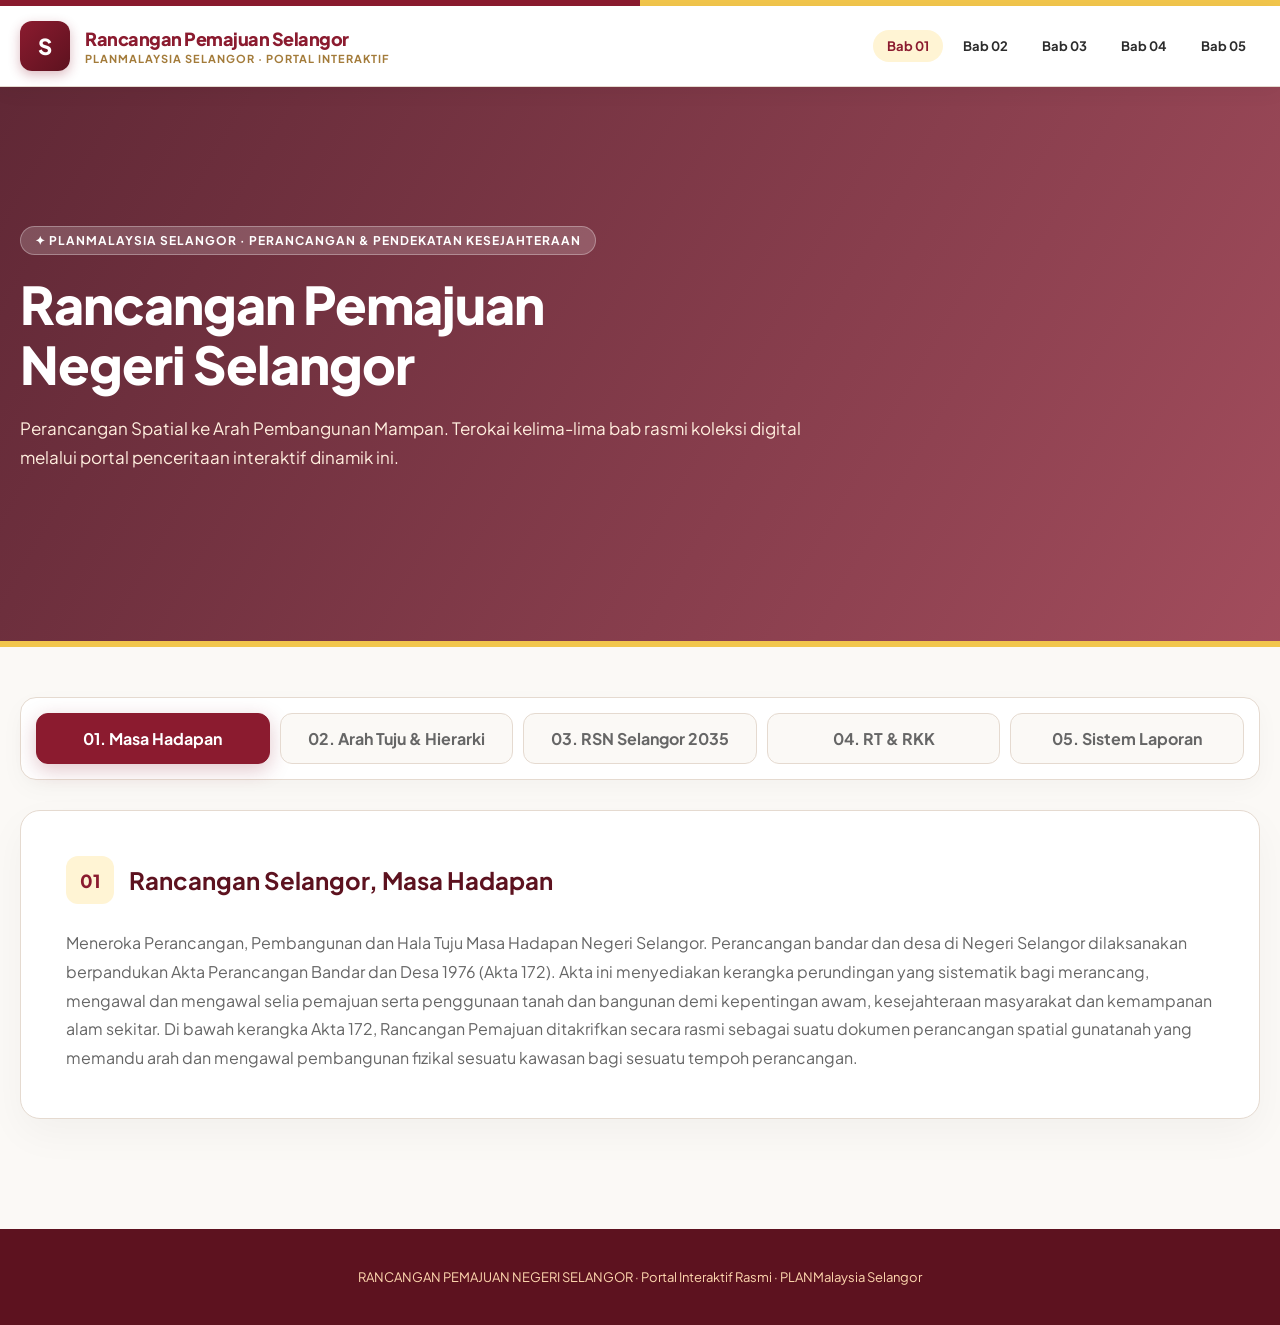
==== commit 5e277e7d: "Update index.html" ====
--- a/index.html
+++ b/index.html
@@ -1,188 +1,204 @@
-<!doctype html>
+<!DOCTYPE html>
 <html lang="ms">
 <head>
-  <meta charset="utf-8">
-  <meta name="viewport" content="width=device-width,initial-scale=1">
-  <meta name="theme-color" content="#08314a">
-  <title>Rancangan Tempatan Daerah Hulu Selangor 2035</title>
-  <meta name="description" content="StoryMap GitHub bagi Rancangan Tempatan Daerah Hulu Selangor 2035 (Penggantian).">
-  <link rel="stylesheet" href="style.css">
+<meta charset="UTF-8">
+<meta name="viewport" content="width=device-width, initial-scale=1.0">
+<meta name="theme-color" content="#8b1b2f">
+<title>Rancangan Pemajuan Negeri Selangor | Portal Interaktif</title>
+<link href="https://fonts.googleapis.com/css2?family=Plus+Jakarta+Sans:wght@400;500;600;700;800&display=swap" rel="stylesheet">
+<style>
+:root{--primary:#8b1b2f;--primary-dark:#5d121f;--gold:#f2c64c;--gold-light:#fff4d4;--bg:#fbf9f6;--text:#2c2c2c;--muted:#666;--border:#e5dad0}
+*{box-sizing:border-box}
+html{scroll-behavior:smooth}
+body{margin:0;background:var(--bg);color:var(--text);font:16px 'Plus Jakarta Sans',sans-serif}
+a{text-decoration:none;color:inherit}
+button{cursor:pointer;font:inherit}
+
+/* Header & Nav */
+.strip{height:6px;background:linear-gradient(90deg,#8b1b2f 0 50%,#f2c64c 50% 100%)}
+.header{position:sticky;top:0;z-index:100;background:rgba(255,255,255,.96);backdrop-filter:blur(10px);border-bottom:1px solid var(--border);box-shadow:0 4px 20px rgba(0,0,0,.05)}
+.container{width:min(1280px,calc(100% - 40px));margin:auto}
+.head{display:flex;align-items:center;justify-content:space-between;min-height:80px}
+.brand-group{display:flex;align-items:center;gap:15px}
+.logo{width:50px;height:50px;border-radius:12px;background:linear-gradient(135deg,#8b1b2f,#5d121f);color:#fff;display:grid;place-items:center;font-weight:800;font-size:22px;box-shadow:0 4px 12px rgba(139,27,47,.3)}
+.brand-text b{display:block;color:var(--primary);font-size:18px;font-weight:800;letter-spacing:-.5px}
+.brand-text small{display:block;color:#a37b3a;font-size:11px;font-weight:700;letter-spacing:1px;margin-top:2px}
+.top-nav{display:flex;gap:6px;overflow-x:auto}
+.top-nav button{background:none;border:0;padding:8px 14px;border-radius:20px;font-size:13px;font-weight:700;color:var(--text);transition:.2s}
+.top-nav button.active,.top-nav button:hover{background:var(--gold-light);color:var(--primary)}
+
+/* Hero Section dengan Video Latar Belakang */
+.hero{position:relative;min-height:560px;color:#fff;display:flex;align-items:center;overflow:hidden;border-bottom:6px solid var(--gold)}
+.hero-video{position:absolute;inset:0;width:100%;height:100%;object-fit:cover;z-index:1}
+.hero-overlay{position:absolute;inset:0;z-index:2;background:linear-gradient(120deg,rgba(75,11,27,0.88),rgba(137,28,49,0.78))}
+.hero .container{position:relative;z-index:3;padding:70px 0}
+.hero-badge{display:inline-flex;align-items:center;gap:8px;background:rgba(255,255,255,.18);padding:6px 14px;border-radius:20px;font-size:12px;font-weight:700;letter-spacing:1px;margin-bottom:20px;border:1px solid rgba(255,255,255,.3)}
+.hero h1{font-size:clamp(34px,4.5vw,52px);font-weight:800;line-height:1.15;margin:0 0 20px;letter-spacing:-1px}
+.hero p{font-size:17px;line-height:1.7;color:#ffeede;margin-bottom:30px;max-width:800px}
+
+/* Interactive Tabs Section */
+.main-section{padding:50px 0}
+.tabs-container{display:flex;gap:10px;flex-wrap:wrap;margin-bottom:30px;background:#fff;padding:15px;border-radius:16px;border:1px solid var(--border);box-shadow:0 8px 25px rgba(0,0,0,.03)}
+.tab-btn{flex:1;min-width:160px;padding:14px 18px;background:var(--bg);border:1px solid var(--border);border-radius:12px;font-weight:700;color:var(--muted);text-align:center;transition:.25s}
+.tab-btn.active{background:var(--primary);color:#fff;border-color:var(--primary);box-shadow:0 6px 20px rgba(139,27,47,.25)}
+
+/* Content Panel */
+.content-panel{background:#fff;border-radius:20px;border:1px solid var(--border);padding:45px;box-shadow:0 15px 40px rgba(0,0,0,.04);display:none;animation:fadeIn .4s ease}
+.content-panel.active{display:block}
+@keyframes fadeIn{from{opacity:0;transform:translateY(8px)}to{opacity:1;transform:translateY(0)}}
+.panel-header{display:flex;align-items:center;gap:15px;margin-bottom:25px}
+.panel-num{background:var(--gold-light);color:var(--primary);width:48px;height:48px;border-radius:12px;display:grid;place-items:center;font-weight:800;font-size:18px}
+.panel-header h3{margin:0;font-size:24px;color:var(--primary-dark)}
+.panel-body p{font-size:16px;line-height:1.8;color:var(--muted);margin:0}
+
+/* Footer */
+.footer{background:var(--primary-dark);color:#ffd8af;padding:40px 0;text-align:center;font-size:13px;margin-top:60px}
+
+@media(max-width:768px){
+  .tabs-container{flex-direction:column}
+  .content-panel{padding:25px}
+}
+</style>
 </head>
 <body>
-<header class="topbar">
-  <a class="brand" href="#utama"><span class="mark">RP</span><span><b>Rancangan Pemajuan</b><small>Negeri Selangor</small></span></a>
-  <button class="menu-btn" aria-label="Buka menu">☰</button>
-  <nav class="nav">
-    <a href="#pengenalan">Pengenalan</a>
-    <a href="#latar-belakang">Latar Belakang</a>
-    <a href="#pelan-rt">Pelan RT</a>
-    <a href="#matlamat">Matlamat</a>
-    <a href="#teras">Teras</a>
-    <a href="#konsep">Konsep</a>
-    <a href="#projek">Projek</a>
-    <a href="#guna-tanah">Guna Tanah</a>
-  </nav>
+
+<div class="strip"></div>
+
+<header class="header">
+  <div class="container head">
+    <div class="brand-group">
+      <div class="logo">S</div>
+      <div class="brand-text">
+        <b>Rancangan Pemajuan Selangor</b>
+        <small>PLANMALAYSIA SELANGOR · PORTAL INTERAKTIF</small>
+      </div>
+    </div>
+    <nav class="top-nav">
+      <button onclick="switchTab(0)" class="tab-nav-btn active">Bab 01</button>
+      <button onclick="switchTab(1)" class="tab-nav-btn">Bab 02</button>
+      <button onclick="switchTab(2)" class="tab-nav-btn">Bab 03</button>
+      <button onclick="switchTab(3)" class="tab-nav-btn">Bab 04</button>
+      <button onclick="switchTab(4)" class="tab-nav-btn">Bab 05</button>
+    </nav>
+  </div>
 </header>
 
-<main>
-<section id="utama" class="hero">
-  <div class="hero-inner reveal">
-    <p class="eyebrow">RANCANGAN TEMPATAN</p>
-    <h1>Daerah Hulu Selangor <span>2035</span></h1>
-    <p class="lead">Penggantian · Jilid 1: Penyataan Bertulis dan Strategi Pembangunan</p>
-    <div class="actions">
-      <a class="btn primary" href="#pengenalan">Terokai StoryMap</a>
-      <a class="btn outline" href="https://arcg.is/0e5v4z" target="_blank" rel="noopener">ArcGIS Asal ↗</a>
-    </div>
-  </div>
-  <div class="scroll">Skrol untuk meneroka ↓</div>
+<section class="hero">
+  <!-- Video Bergerak di Muka Depan -->
+  <video class="hero-video" autoplay muted loop playsinline>
+    <source src="video-header.mp4" type="video/mp4">
+    Pelayar anda tidak menyokong paparan video.
+  </video>
+  <div class="hero-overlay"></div>
+  
+  <div class="container">
+    <div class="hero-badge">✦ PLANMALAYSIA SELANGOR · PERANCANGAN & PENDEKATAN KESEJAHTERAAN</div>
+    <h1>Rancangan Pemajuan<br>Negeri Selangor</h1>
+    <p>Perancangan Spatial ke Arah Pembangunan Mampan. Terokai kelima-lima bab rasmi koleksi digital melalui portal penceritaan interaktif dinamik ini.</p>
+  </div>
 </section>
 
-<section id="pengenalan" class="section light">
-  <div class="container split">
-    <div class="num">01</div>
-    <div class="content reveal">
-      <p class="kicker">PENGENALAN</p>
-      <h2>Rancangan Tempatan Daerah Hulu Selangor 2035</h2>
-      <p>Rancangan Tempatan Daerah Hulu Selangor 2035 (Penggantian) ialah dokumen perancangan yang menyusun hala tuju pembangunan daerah sehingga tahun 2035. Ia merangkumi kerangka rancangan, kawasan rancangan tempatan, pembahagian blok perancangan, dasar pembangunan, strategi serta cadangan spatial.</p>
-      <div class="facts">
-        <article><b>2035</b><span>Horizon perancangan</span></article>
-        <article><b>5</b><span>Blok perancangan</span></article>
-        <article><b>4</b><span>Teras pembangunan</span></article>
-      </div>
-    </div>
-  </div>
-</section>
-
-<section id="latar-belakang" class="section dark">
-  <div class="container split">
-    <div class="num">02</div>
-    <div class="content reveal">
-      <p class="kicker">LATAR BELAKANG</p>
-      <h2>Asas penyediaan dan pewartaan</h2>
-      <p>RTDHS 2035 disediakan sebagai rancangan penggantian dan melalui proses kelulusan serta pewartaan negeri sebelum menjadi rujukan perancangan pembangunan Daerah Hulu Selangor.</p>
-      <div class="timeline">
-        <div><span>21 Dis 2020</span><p>Kelulusan Mesyuarat Jawatankuasa Perancang Negeri Selangor, JPNS Bil. 4/2020.</p></div>
-        <div><span>14 Apr 2021</span><p>Persetujuan Pihak Berkuasa Negeri Selangor.</p></div>
-        <div><span>21 Apr 2021</span><p>Persetujuan disahkan.</p></div>
-        <div><span>19 Ogos 2021</span><p>Diwartakan melalui Warta Kerajaan Negeri Selangor No. 1809.</p></div>
-      </div>
-    </div>
-  </div>
-</section>
-
-<section id="pelan-rt" class="section soft">
+<main class="container main-section">
+  
+  <div class="tabs-container">
+    <button class="tab-btn active" onclick="switchTab(0)">01. Masa Hadapan</button>
+    <button class="tab-btn" onclick="switchTab(1)">02. Arah Tuju & Hierarki</button>
+    <button class="tab-btn" onclick="switchTab(2)">03. RSN Selangor 2035</button>
+    <button class="tab-btn" onclick="switchTab(3)">04. RT & RKK</button>
+    <button class="tab-btn" onclick="switchTab(4)">05. Sistem Laporan</button>
+  </div>
+
+  <div class="content-panel active" id="panel-0">
+    <div class="panel-header">
+      <div class="panel-num">01</div>
+      <h3>Rancangan Selangor, Masa Hadapan</h3>
+    </div>
+    <div class="panel-body">
+      <p>Meneroka Perancangan, Pembangunan dan Hala Tuju Masa Hadapan Negeri Selangor. Perancangan bandar dan desa di Negeri Selangor dilaksanakan berpandukan Akta Perancangan Bandar dan Desa 1976 (Akta 172). Akta ini menyediakan kerangka perundingan yang sistematik bagi merancang, mengawal dan mengawal selia pemajuan serta penggunaan tanah dan bangunan demi kepentingan awam, kesejahteraan masyarakat dan kemampanan alam sekitar. Di bawah kerangka Akta 172, Rancangan Pemajuan ditakrifkan secara rasmi sebagai suatu dokumen perancangan spatial gunatanah yang memandu arah dan mengawal pembangunan fizikal sesuatu kawasan bagi sesuatu tempoh perancangan.</p>
+    </div>
+  </div>
+
+  <div class="content-panel" id="panel-1">
+    <div class="panel-header">
+      <div class="panel-num">02</div>
+      <h3>Arah Tuju & Hierarki Pemajuan</h3>
+    </div>
+    <div class="panel-body">
+      <p>Meneroka maklumat mengenai perundangan, hala tuju serta peringkat hierarki Rancangan Pemajuan Selangor. Pengenalan & Kerangka Perundangan negeri menetapkan hierarki perancangan fizikal negara dan negeri secara bersepadu. Rancangan Pemajuan di peringkat negeri merangkumi Rancangan Struktur Negeri (RSN), Rancangan Tempatan (RT), dan Rancangan Kawasan Khas (RKK) yang saling melengkapi bagi memastikan pembangunan sosioekonomi dan fizikal berjalan teratur, mampan serta berdaya huni.</p>
+    </div>
+  </div>
+
+  <div class="content-panel" id="panel-2">
+    <div class="panel-header">
+      <div class="panel-num">03</div>
+      <h3>Rancangan Struktur Negeri (RSN) Selangor 2035 (Pengubahan)</h3>
+    </div>
+    <div class="panel-body">
+      <p>Kerangka Dasar dan Cadangan Am Pemajuan Fizikal Negeri Selangor 2035 (Warta No. 1000). Dokumen ini menggariskan dasar utama pembangunan spatial negeri, penetapan koridor pertumbuhan ekonomi, strategi pemeliharaan alam sekitar, zon guna tanah strategik, serta hala tuju perbandaran mampan menjelang tahun 2035 bagi memastikan Selangor terus maju sebagai negeri perdagangan dan pusat pertumbuhan utama.</p>
+    </div>
+  </div>
+
+  <div class="content-panel" id="panel-3">
+    <div class="panel-header">
+      <div class="panel-num">04</div>
+      <h3>Rancangan Tempatan (RT) & Rancangan Kawasan Khas (RKK)</h3>
+    </div>
+    <div class="panel-body">
+      <p>Pengurusan & Hierarki Perancangan Fizikal Pihak Berkuasa Tempatan (PBT) Negeri Selangor. Melibatkan perincian cadangan pemajuan di peringkat tempatan bagi setiap PBT di Selangor (seperti MBSA, MBPJ, MBSJ, MPKj, MBDK, MPKL dan lain-lain). Rancangan Tempatan menterjemahkan dasar RSN kepada zon guna tanah terperinci, manakala RKK memberi tumpuan kepada kawasan pembangunan intensif, pemulihan bandar, atau kawasan warisan pelancongan khas.</p>
+    </div>
+  </div>
+
+  <div class="content-panel" id="panel-4">
+    <div class="panel-header">
+      <div class="panel-num">05</div>
+      <h3>Sistem Pengurusan Laporan Perancangan Fizikal Negeri</h3>
+    </div>
+    <div class="panel-body">
+      <p>Platform digital berpusat bagi menyelaraskan pengurusan laporan dan data perancangan fizikal Negeri Selangor. Sistem ini bertindak sebagai pusat sehenti bagi pemantauan pelaksanaan dasar perancangan, integrasi data geospatial PBT, pengurusan laporan fizikal, serta rujukan digital perancangan negeri yang telus, pantas dan berkesan.</p>
+    </div>
+  </div>
+
+</main>
+
+<footer class="footer">
   <div class="container">
-    <div class="heading reveal">
-      <div><p class="kicker">03 · PELAN RT</p><h2>Pelan Rancangan Tempatan</h2></div>
-      <p>Pelan RT merangkumi kawasan rancangan, pelan kunci serta pembahagian Daerah Hulu Selangor kepada lima blok perancangan.</p>
-    </div>
-    <div class="map-card reveal">
-      <div class="map-icon">⌖</div>
-      <h3>Peta Interaktif Rancangan Pemajuan</h3>
-      <p>Terokai peta dan kandungan geospatial melalui StoryMaps ArcGIS asal.</p>
-      <a class="btn primary" href="https://arcg.is/0e5v4z" target="_blank" rel="noopener">Buka Peta ArcGIS ↗</a>
-    </div>
-    <div class="chips reveal"><span>BP1</span><span>BP2</span><span>BP3</span><span>BP4</span><span>BP5</span></div>
-  </div>
-</section>
-
-<section id="matlamat" class="section light">
-  <div class="container split">
-    <div class="num">04</div>
-    <div class="content reveal">
-      <p class="kicker">MATLAMAT PEMBANGUNAN</p>
-      <h2>Hala tuju pembangunan menuju 2035</h2>
-      <p>Bahagian visi, tema dan matlamat menjadi asas kepada strategi pembangunan RTDHS 2035. Hala tuju ini diterjemahkan melalui teras pembangunan, strategi, pelan tindakan dan konsep pembangunan spatial.</p>
-    </div>
-  </div>
-</section>
-
-<section id="teras" class="section gradient">
-  <div class="container">
-    <div class="center reveal"><p class="kicker">05 · TERAS PEMBANGUNAN</p><h2>Empat teras utama</h2></div>
-    <div class="grid4">
-      <article class="card reveal"><span>TERAS 1</span><h3>Pembangunan dan Peluang Ekonomi yang Saksama</h3><p>Industri, pelancongan, perdagangan, pertanian, imej bandar, rangkaian hijau, pengangkutan dan pembangunan semula brownfield.</p></article>
-      <article class="card reveal"><span>TERAS 2</span><h3>Pengurusan Sumber Asli yang Mampan</h3><p>Pemeliharaan sumber jaya asli, pengurusan sumber air dan peningkatan kualiti persekitaran.</p></article>
-      <article class="card reveal"><span>TERAS 3</span><h3>Pembangunan Komuniti Sejahtera</h3><p>Perumahan, petempatan desa, kemudahan masyarakat, infrastruktur, utiliti dan ruang awam.</p></article>
-      <article class="card reveal"><span>TERAS 4</span><h3>Urus Tadbir Efektif dan Efisien</h3><p>Pengurusan kewangan, kerjasama strategik, kecekapan pengurusan serta pemerkasaan penyampaian perkhidmatan melalui ICT.</p></article>
-    </div>
-  </div>
-</section>
-
-<section id="konsep" class="section dark">
-  <div class="container">
-    <div class="heading reveal">
-      <div><p class="kicker">06 · KONSEP PEMBANGUNAN</p><h2>Konsep pembangunan spatial</h2></div>
-      <p>Konsep pembangunan spatial menggabungkan zon tumpuan perbandaran, rangkaian ekologi, zon pengekalan dan pemeliharaan serta zon kawalan dan pemuliharaan pembangunan.</p>
-    </div>
-    <div class="concept reveal">
-      <div><b>Zon Tumpuan Perbandaran</b><span>Memusatkan pertumbuhan dan fungsi bandar.</span></div>
-      <i>→</i>
-      <div><b>Rangkaian Ekologi</b><span>Menghubungkan aset semula jadi dan kawasan sensitif.</span></div>
-      <i>→</i>
-      <div><b>Kawalan & Pemeliharaan</b><span>Mengawal pembangunan di kawasan yang perlu dilindungi.</span></div>
-    </div>
-    <div id="pelan-konsep" class="sub reveal">
-      <p class="kicker">06.1 · PELAN KONSEP PEMBANGUNAN</p>
-      <h3>Pelan Induk Perancangan Strategi Pembangunan</h3>
-      <p>Dokumen RTDHS 2035 turut menyediakan Pelan Induk Perancangan Strategi Pembangunan serta Pelan Peta Cadangan Daerah Hulu Selangor 2035 sebagai rujukan spatial utama.</p>
-      <a class="btn outline" href="https://arcg.is/0e5v4z" target="_blank" rel="noopener">Teroka Pelan Interaktif ↗</a>
-    </div>
-  </div>
-</section>
-
-<section id="projek" class="section light">
-  <div class="container">
-    <div class="heading reveal">
-      <div><p class="kicker">07 · PROJEK BERIMPAK TINGGI</p><h2>Cadangan projek strategik</h2></div>
-      <p>Bab keseluruhan projek pembangunan menyenaraikan projek pembangunan keseluruhan dan projek Quick Win. Antara cadangan strategik yang diketengahkan dalam teras-teras pembangunan ialah:</p>
-    </div>
-    <div class="grid4">
-      <article class="project reveal"><span>INDUSTRI</span><h3>Kluster Perindustrian</h3><p>Cadangan kluster industri dan Managed Industrial Park termasuk kawasan Bernam Jaya dan Serendah.</p></article>
-      <article class="project reveal"><span>PELANCONGAN</span><h3>Zon Pelancongan</h3><p>Pengukuhan produk pelancongan eko, sukan dan rekreasi, agro serta produk sokongan.</p></article>
-      <article class="project reveal"><span>MOBILITI</span><h3>Pengangkutan & TOD</h3><p>Pengukuhan jaringan pengangkutan, aksesibiliti dan cadangan pembangunan berkonsepkan Transit Oriented Development.</p></article>
-      <article class="project reveal"><span>BANDAR</span><h3>Pembangunan Semula Brownfield</h3><p>Penyelarasan, pengenalpastian zon dan penambahbaikan kawasan brownfield utama.</p></article>
-    </div>
-  </div>
-</section>
-
-<section id="guna-tanah" class="section soft">
-  <div class="container">
-    <div class="heading reveal">
-      <div><p class="kicker">08 · CADANGAN GUNA TANAH</p><h2>Cadangan spatial sehingga 2035</h2></div>
-      <p>Peta cadangan guna tanah RTDHS 2035 merangkumi kategori utama pembangunan dan sumber semula jadi bagi keseluruhan daerah serta setiap blok perancangan.</p>
-    </div>
-    <div class="legend reveal">
-      <span>Perumahan</span><span>Komersial</span><span>Industri</span><span>Institusi & Kemudahan Masyarakat</span><span>Tanah Lapang & Rekreasi</span><span>Pembangunan Bercampur</span><span>Pengangkutan</span><span>Infrastruktur & Utiliti</span><span>Pertanian</span><span>Hutan</span><span>Badan Air</span>
-    </div>
-
-    <div id="peta-gtn" class="sub reveal">
-      <p class="kicker">08.1 · PETA KESELURUHAN GTN</p>
-      <h3>Peta Cadangan Daerah Hulu Selangor 2035</h3>
-      <p>Dokumen menyediakan peta keseluruhan cadangan daerah dan peta cadangan BP1 hingga BP5. Untuk paparan interaktif, gunakan pautan StoryMaps ArcGIS di bawah.</p>
-      <div class="map-card tall">
-        <div class="map-icon">▧</div>
-        <h3>Peta Keseluruhan Guna Tanah</h3>
-        <p>Paparan interaktif melalui sumber ArcGIS asal.</p>
-        <a class="btn primary" href="https://arcg.is/0e5v4z" target="_blank" rel="noopener">Buka Peta Keseluruhan ↗</a>
-      </div>
-    </div>
-  </div>
-</section>
-
-<section class="section dark">
-  <div class="container">
-    <div class="center reveal"><p class="kicker">SUMBER INTERAKTIF</p><h2>ArcGIS StoryMaps asal</h2></div>
-    <div class="embed reveal"><iframe title="ArcGIS StoryMaps Rancangan Pemajuan" src="https://storymaps.arcgis.com/collections/af0dcee739bc46cfbd88f9110ce7ed20" loading="lazy" allowfullscreen></iframe></div>
-  </div>
-</section>
-</main>
-
-<footer>
-  <div><b>Rancangan Pemajuan Negeri Selangor</b><small>StoryMap versi GitHub</small></div>
-  <a href="#utama">Kembali ke atas ↑</a>
+    RANCANGAN PEMAJUAN NEGERI SELANGOR · Portal Interaktif Rasmi · PLANMalaysia Selangor
+  </div>
 </footer>
-<script src="app.js"></script>
+
+<script>
+function switchTab(index) {
+  const panels = document.querySelectorAll('.content-panel');
+  const buttons = document.querySelectorAll('.tab-btn');
+  const navButtons = document.querySelectorAll('.tab-nav-btn');
+
+  panels.forEach((p, i) => {
+    if(i === index) {
+      p.classList.add('active');
+    } else {
+      p.classList.remove('active');
+    }
+  });
+
+  buttons.forEach((b, i) => {
+    if(i === index) {
+      b.classList.add('active');
+    } else {
+      b.classList.remove('active');
+    }
+  });
+
+  navButtons.forEach((nb, i) => {
+    if(i === index) {
+      nb.classList.add('active');
+    } else {
+      nb.classList.remove('active');
+    }
+  });
+
+  window.scrollTo({top: 250, behavior: 'smooth'});
+}
+</script>
+
 </body>
-</html>+</html>
